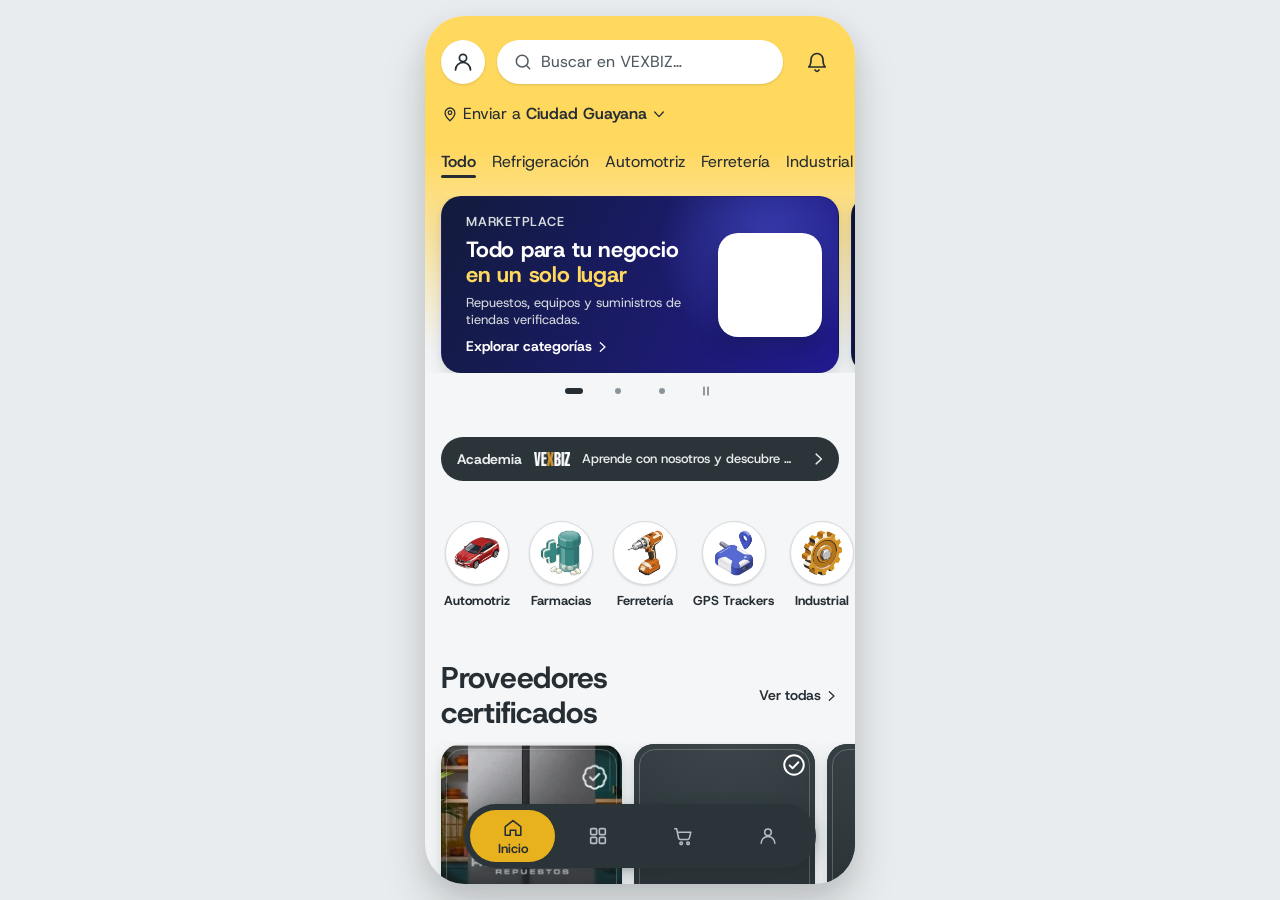
==== index.html @ bcdc52f1 "Cuenta: accesos rápidos en azul navy con ícono del color del fondo (v1.9.6) Co-Authored-By: Claude O" ====
<!doctype html>
<html lang="es" data-version="1.9.6">
<head>
<meta charset="utf-8">
<meta name="viewport" content="width=device-width, initial-scale=1, viewport-fit=cover">
<title>VEXBIZ</title>
<meta name="description" content="VEXBIZ: repuestos, equipos y suministros de tiendas verificadas en Venezuela. Compra por tienda, paga con Pago móvil o divisas.">
<meta name="theme-color" content="#FFD85E" media="(prefers-color-scheme: light)">
<meta name="theme-color" content="#1E262A" media="(prefers-color-scheme: dark)">
<meta name="color-scheme" content="light dark">
<meta name="mobile-web-app-capable" content="yes">
<meta name="apple-mobile-web-app-capable" content="yes">
<meta name="apple-mobile-web-app-status-bar-style" content="default">
<meta name="apple-mobile-web-app-title" content="VEXBIZ">
<link rel="manifest" href="manifest.webmanifest">
<link rel="icon" type="image/png" sizes="64x64" href="assets/icons/favicon-64.png">
<link rel="apple-touch-icon" href="assets/icons/apple-touch-icon.png">
<link rel="stylesheet" href="assets/css/fonts.css">
<link rel="stylesheet" href="assets/css/tokens.css">
<link rel="stylesheet" href="assets/css/app.css">
<script>try{var t=localStorage.getItem('vx-theme');if(t==='light'||t==='dark'){document.documentElement.setAttribute('data-theme',t);document.querySelectorAll('meta[name=theme-color]').forEach(function(m){m.content=t==='dark'?'#1E262A':'#FFD85E';});}}catch(e){}
/* Fuentes críticas: preload solo servida por http (en file:// el navegador lo bloquea) */
if(location.protocol!=='file:')['host-grotesk-latin-600-normal','host-grotesk-latin-700-normal','inter-latin-400-normal'].forEach(function(f){var l=document.createElement('link');l.rel='preload';l.as='font';l.type='font/woff2';l.crossOrigin='anonymous';l.href='assets/fonts/'+f+'.woff2';document.head.appendChild(l);});</script>
</head>
<body>
<button class="skip" type="button" data-skip>Saltar al contenido</button>
<!-- Sprite único del proyecto (vexbiz-pantallas/src/parts/_icons.svg) + íconos de la app en el mismo estilo -->
<svg xmlns="http://www.w3.org/2000/svg" width="0" height="0" style="position:absolute" aria-hidden="true" focusable="false">
<defs>
  <g id="i-base" fill="none" stroke="currentColor" stroke-width="1.7" stroke-linecap="round" stroke-linejoin="round"></g>
</defs>
<symbol id="i-search" viewBox="0 0 24 24" fill="none" stroke="currentColor" stroke-width="1.8" stroke-linecap="round" stroke-linejoin="round"><circle cx="11" cy="11" r="7"/><path d="m20 20-3.5-3.5"/></symbol>
<symbol id="i-cart" viewBox="0 0 24 24" fill="none" stroke="currentColor" stroke-width="1.7" stroke-linecap="round" stroke-linejoin="round"><path d="M3 4h2l2.2 10.2a2 2 0 0 0 2 1.6h7.7a2 2 0 0 0 2-1.5L20.5 8H6"/><circle cx="10" cy="20" r="1.4"/><circle cx="17.5" cy="20" r="1.4"/></symbol>
<symbol id="i-user" viewBox="0 0 24 24" fill="none" stroke="currentColor" stroke-width="1.7" stroke-linecap="round" stroke-linejoin="round"><circle cx="12" cy="8" r="3.6"/><path d="M4.5 20a7.5 7.5 0 0 1 15 0"/></symbol>
<symbol id="i-heart" viewBox="0 0 24 24" fill="none" stroke="currentColor" stroke-width="1.7" stroke-linecap="round" stroke-linejoin="round"><path d="M12 20s-7.5-4.6-7.5-9.4A4.1 4.1 0 0 1 12 7.8a4.1 4.1 0 0 1 7.5 2.8C19.5 15.4 12 20 12 20Z"/></symbol>
<symbol id="i-menu" viewBox="0 0 24 24" fill="none" stroke="currentColor" stroke-width="1.8" stroke-linecap="round"><path d="M4 7h16M4 12h16M4 17h16"/></symbol>
<symbol id="i-x" viewBox="0 0 24 24" fill="none" stroke="currentColor" stroke-width="1.8" stroke-linecap="round"><path d="M6 6l12 12M18 6L6 18"/></symbol>
<symbol id="i-store" viewBox="0 0 24 24" fill="none" stroke="currentColor" stroke-width="1.7" stroke-linecap="round" stroke-linejoin="round"><path d="M3.5 9.5 5 4.5h14l1.5 5"/><path d="M4.5 9.5v10h15v-10"/><path d="M9 19.5v-5h6v5"/></symbol>
<symbol id="i-check" viewBox="0 0 24 24" fill="none" stroke="currentColor" stroke-width="2" stroke-linecap="round" stroke-linejoin="round"><path d="m4.5 12.5 5 5 10-11"/></symbol>
<symbol id="i-check-circle" viewBox="0 0 24 24" fill="none" stroke="currentColor" stroke-width="1.8" stroke-linecap="round" stroke-linejoin="round"><circle cx="12" cy="12" r="9"/><path d="m8 12.3 2.7 2.7L16 9.5"/></symbol>
<symbol id="i-shield" viewBox="0 0 24 24" fill="none" stroke="currentColor" stroke-width="1.7" stroke-linecap="round" stroke-linejoin="round"><path d="M12 3.5 5 6v6c0 4.2 3 7.3 7 8.5 4-1.2 7-4.3 7-8.5V6l-7-2.5Z"/><path d="m9 12 2.2 2.2L15.2 10"/></symbol>
<symbol id="i-truck" viewBox="0 0 24 24" fill="none" stroke="currentColor" stroke-width="1.7" stroke-linecap="round" stroke-linejoin="round"><path d="M2.5 6.5h10v9h-10z"/><path d="M12.5 10h4l3 3v2.5h-7z"/><circle cx="6.5" cy="18" r="1.6"/><circle cx="16.5" cy="18" r="1.6"/></symbol>
<symbol id="i-box" viewBox="0 0 24 24" fill="none" stroke="currentColor" stroke-width="1.7" stroke-linecap="round" stroke-linejoin="round"><path d="M12 3.2 20 7v10l-8 3.8L4 17V7l8-3.8Z"/><path d="M4 7l8 3.8L20 7M12 10.8V20.8"/></symbol>
<symbol id="i-tools" viewBox="0 0 24 24" fill="none" stroke="currentColor" stroke-width="1.7" stroke-linecap="round" stroke-linejoin="round"><path d="M14.5 6.5a3.5 3.5 0 0 0 4.6 4.6L21 13l-8 8-2-2"/><path d="M9.5 4 4 9.5l3 3 2.5-2.5 3 3"/></symbol>
<symbol id="i-snow" viewBox="0 0 24 24" fill="none" stroke="currentColor" stroke-width="1.7" stroke-linecap="round" stroke-linejoin="round"><path d="M12 3v18M4.2 7.5l15.6 9M19.8 7.5l-15.6 9"/></symbol>
<symbol id="i-car" viewBox="0 0 24 24" fill="none" stroke="currentColor" stroke-width="1.7" stroke-linecap="round" stroke-linejoin="round"><path d="M3.5 15v-2.4L5.6 8h12.8l2.1 4.6V15"/><path d="M3.5 15h17"/><circle cx="7.2" cy="17" r="1.6"/><circle cx="16.8" cy="17" r="1.6"/></symbol>
<symbol id="i-moto" viewBox="0 0 24 24" fill="none" stroke="currentColor" stroke-width="1.7" stroke-linecap="round" stroke-linejoin="round"><circle cx="5" cy="16.5" r="3"/><circle cx="19" cy="16.5" r="3"/><path d="M8 16.5h5l3-6h3M10 10.5h4"/></symbol>
<symbol id="i-tag" viewBox="0 0 24 24" fill="none" stroke="currentColor" stroke-width="1.7" stroke-linecap="round" stroke-linejoin="round"><path d="M3 12.2V4.5A1.5 1.5 0 0 1 4.5 3h7.7a1.5 1.5 0 0 1 1.06.44l7.3 7.3a1.5 1.5 0 0 1 0 2.12l-7.7 7.7a1.5 1.5 0 0 1-2.12 0l-7.3-7.3A1.5 1.5 0 0 1 3 12.2Z"/><circle cx="8" cy="8" r="1.5"/></symbol><symbol id="i-bolt" viewBox="0 0 24 24" fill="none" stroke="currentColor" stroke-width="1.7" stroke-linecap="round" stroke-linejoin="round"><path d="M13.5 3 6 13.5h5L10 21l7.5-10.5h-5L13.5 3Z"/></symbol>
<symbol id="i-pin" viewBox="0 0 24 24" fill="none" stroke="currentColor" stroke-width="1.7" stroke-linecap="round" stroke-linejoin="round"><path d="M12 21s6.5-6 6.5-10.5a6.5 6.5 0 1 0-13 0C5.5 15 12 21 12 21Z"/><circle cx="12" cy="10.3" r="2.4"/></symbol>
<symbol id="i-clock" viewBox="0 0 24 24" fill="none" stroke="currentColor" stroke-width="1.7" stroke-linecap="round" stroke-linejoin="round"><circle cx="12" cy="12" r="8.5"/><path d="M12 7.5V12l3 2"/></symbol>
<symbol id="i-info" viewBox="0 0 24 24" fill="none" stroke="currentColor" stroke-width="1.8" stroke-linecap="round" stroke-linejoin="round"><circle cx="12" cy="12" r="9"/><path d="M12 11v5.5"/><circle cx="12" cy="7.9" r=".9" fill="currentColor" stroke="none"/></symbol>
<symbol id="i-alert" viewBox="0 0 24 24" fill="none" stroke="currentColor" stroke-width="1.8" stroke-linecap="round" stroke-linejoin="round"><path d="M12 4 2.8 20h18.4L12 4Z"/><path d="M12 10v4.4"/><circle cx="12" cy="17.2" r=".9" fill="currentColor" stroke="none"/></symbol>
<symbol id="i-filter" viewBox="0 0 24 24" fill="none" stroke="currentColor" stroke-width="1.8" stroke-linecap="round" stroke-linejoin="round"><path d="M4 6h16M7 12h10M10 18h4"/></symbol>
<symbol id="i-grid" viewBox="0 0 24 24" fill="none" stroke="currentColor" stroke-width="1.8" stroke-linecap="round"><rect x="4" y="4" width="6.5" height="6.5" rx="1.2"/><rect x="13.5" y="4" width="6.5" height="6.5" rx="1.2"/><rect x="4" y="13.5" width="6.5" height="6.5" rx="1.2"/><rect x="13.5" y="13.5" width="6.5" height="6.5" rx="1.2"/></symbol>
<symbol id="i-list" viewBox="0 0 24 24" fill="none" stroke="currentColor" stroke-width="1.8" stroke-linecap="round"><path d="M4 7h16M4 12h16M4 17h16"/></symbol>
<symbol id="i-chev-r" viewBox="0 0 24 24" fill="none" stroke="currentColor" stroke-width="1.9" stroke-linecap="round" stroke-linejoin="round"><path d="m9.5 5.5 7 6.5-7 6.5"/></symbol>
<symbol id="i-chev-l" viewBox="0 0 24 24" fill="none" stroke="currentColor" stroke-width="1.9" stroke-linecap="round" stroke-linejoin="round"><path d="m14.5 5.5-7 6.5 7 6.5"/></symbol>
<symbol id="i-image" viewBox="0 0 24 24" fill="none" stroke="currentColor" stroke-width="1.5" stroke-linecap="round" stroke-linejoin="round"><rect x="3.5" y="5" width="17" height="14" rx="2"/><circle cx="9" cy="10" r="1.7"/><path d="m4.5 17.5 4.7-4.3 3.6 3.2 2.6-2.3 4.1 3.6"/></symbol>
<symbol id="i-whatsapp" viewBox="0 0 24 24" fill="none" stroke="currentColor" stroke-width="1.7" stroke-linecap="round" stroke-linejoin="round"><path d="M20.2 11.6a8.2 8.2 0 0 1-12.1 7.2L3.8 20l1.3-4.2A8.2 8.2 0 1 1 20.2 11.6Z"/><path d="M9 9.2c0 3 2.3 5.4 5.3 5.4.6 0 1-.5 1-1 0-.3-.2-.6-.5-.8l-1-.4-.9.9a4.3 4.3 0 0 1-1.9-1.9l.9-.9-.4-1c-.2-.3-.5-.5-.8-.5-.5 0-1 .4-1 1Z"/></symbol>
<symbol id="i-doc" viewBox="0 0 24 24" fill="none" stroke="currentColor" stroke-width="1.7" stroke-linecap="round" stroke-linejoin="round"><path d="M14 3.5H6.5v17h11V7L14 3.5Z"/><path d="M13.7 3.7V7h3.6M9 12h6M9 15.5h6"/></symbol>
<symbol id="i-card" viewBox="0 0 24 24" fill="none" stroke="currentColor" stroke-width="1.7" stroke-linecap="round" stroke-linejoin="round"><rect x="2.8" y="5.5" width="18.4" height="13" rx="2"/><path d="M2.8 10h18.4M6.5 14.5h3"/></symbol>
<symbol id="i-cash" viewBox="0 0 24 24" fill="none" stroke="currentColor" stroke-width="1.7" stroke-linecap="round" stroke-linejoin="round"><rect x="2.8" y="6.5" width="18.4" height="11" rx="1.8"/><circle cx="12" cy="12" r="2.6"/><path d="M6 12h.01M18 12h.01"/></symbol>
<symbol id="i-sun" viewBox="0 0 24 24" fill="none" stroke="currentColor" stroke-width="1.7" stroke-linecap="round"><circle cx="12" cy="12" r="4"/><path d="M12 3v2M12 19v2M3 12h2M19 12h2M5.6 5.6 7 7M17 17l1.4 1.4M18.4 5.6 17 7M7 17l-1.4 1.4"/></symbol>
<symbol id="i-moon" viewBox="0 0 24 24" fill="none" stroke="currentColor" stroke-width="1.7" stroke-linecap="round" stroke-linejoin="round"><path d="M20 14.5A8.5 8.5 0 0 1 9.5 4a8.5 8.5 0 1 0 10.5 10.5Z"/></symbol>
<symbol id="i-plus" viewBox="0 0 24 24" fill="none" stroke="currentColor" stroke-width="1.9" stroke-linecap="round"><path d="M12 5.5v13M5.5 12h13"/></symbol>
<symbol id="i-swap" viewBox="0 0 24 24" fill="none" stroke="currentColor" stroke-width="1.7" stroke-linecap="round" stroke-linejoin="round"><path d="M4 8h13l-3-3M20 16H7l3 3"/></symbol>
<symbol id="i-trash" viewBox="0 0 24 24" fill="none" stroke="currentColor" stroke-width="1.7" stroke-linecap="round" stroke-linejoin="round"><path d="M4.5 7h15M9 7V4.8h6V7M6.5 7l1 13h9l1-13"/></symbol>

<symbol id="i-mail" viewBox="0 0 24 24" fill="none" stroke="currentColor" stroke-width="1.7" stroke-linecap="round" stroke-linejoin="round"><rect x="2.8" y="5" width="18.4" height="14" rx="2"/><path d="m3.5 6.5 8.5 6 8.5-6"/></symbol>
<symbol id="i-phone" viewBox="0 0 24 24" fill="none" stroke="currentColor" stroke-width="1.7" stroke-linecap="round" stroke-linejoin="round"><path d="M6.5 3.5h3l1.5 4-2 1.4a12 12 0 0 0 6.1 6.1l1.4-2 4 1.5v3a2 2 0 0 1-2.2 2A16.5 16.5 0 0 1 4.5 5.7a2 2 0 0 1 2-2.2Z"/></symbol>
<symbol id="i-help" viewBox="0 0 24 24" fill="none" stroke="currentColor" stroke-width="1.8" stroke-linecap="round" stroke-linejoin="round"><circle cx="12" cy="12" r="9"/><path d="M9.5 9.3a2.6 2.6 0 1 1 3.4 2.5c-.6.2-.9.8-.9 1.4v.6"/><circle cx="12" cy="16.8" r=".9" fill="currentColor" stroke="none"/></symbol>
<symbol id="i-chart" viewBox="0 0 24 24" fill="none" stroke="currentColor" stroke-width="1.7" stroke-linecap="round" stroke-linejoin="round"><path d="M4 20V4M4 20h16"/><path d="M8 17v-5M12.5 17V7.5M17 17v-7"/></symbol>
<symbol id="i-lock" viewBox="0 0 24 24" fill="none" stroke="currentColor" stroke-width="1.7" stroke-linecap="round" stroke-linejoin="round"><rect x="4.5" y="10" width="15" height="10" rx="2"/><path d="M8 10V7.5a4 4 0 0 1 8 0V10"/><path d="M12 14v2.5"/></symbol>
<symbol id="i-eye" viewBox="0 0 24 24" fill="none" stroke="currentColor" stroke-width="1.7" stroke-linecap="round" stroke-linejoin="round"><path d="M2.5 12S6 5.5 12 5.5 21.5 12 21.5 12 18 18.5 12 18.5 2.5 12 2.5 12Z"/><circle cx="12" cy="12" r="3"/></symbol>
<symbol id="i-eye-off" viewBox="0 0 24 24" fill="none" stroke="currentColor" stroke-width="1.7" stroke-linecap="round" stroke-linejoin="round"><path d="M9.9 5.8A9.5 9.5 0 0 1 12 5.5c6 0 9.5 6.5 9.5 6.5a17 17 0 0 1-2.6 3.4M6.3 7.3A16.6 16.6 0 0 0 2.5 12S6 18.5 12 18.5a9 9 0 0 0 4.3-1.1"/><path d="M9.9 9.9a3 3 0 0 0 4.2 4.2"/><path d="m3.5 3.5 17 17"/></symbol>
<symbol id="i-logout" viewBox="0 0 24 24" fill="none" stroke="currentColor" stroke-width="1.7" stroke-linecap="round" stroke-linejoin="round"><path d="M14.5 4.5h3a2 2 0 0 1 2 2v11a2 2 0 0 1-2 2h-3"/><path d="M10 16.5 5.5 12 10 7.5M5.5 12h10"/></symbol>
<symbol id="i-dot" viewBox="0 0 24 24" fill="none" stroke="currentColor" stroke-width="1.7" stroke-linecap="round" stroke-linejoin="round"><circle cx="12" cy="12" r="8.5"/></symbol>
<symbol id="i-pause" viewBox="0 0 24 24" fill="none" stroke="currentColor" stroke-width="1.8" stroke-linecap="round" stroke-linejoin="round"><path d="M9 6v12M15 6v12"/></symbol>
<symbol id="i-play" viewBox="0 0 24 24" fill="none" stroke="currentColor" stroke-width="1.8" stroke-linecap="round" stroke-linejoin="round"><path d="M8 5.5v13l10-6.5-10-6.5Z"/></symbol>
<symbol id="i-map" viewBox="0 0 24 24" fill="none" stroke="currentColor" stroke-width="1.7" stroke-linecap="round" stroke-linejoin="round"><path d="m3.5 6.5 5.5-2 6 2 5.5-2v13l-5.5 2-6-2-5.5 2v-13Z"/><path d="M9 4.5v13M15 6.5v13"/></symbol>
<symbol id="i-award" viewBox="0 0 24 24" fill="none" stroke="currentColor" stroke-width="1.7" stroke-linecap="round" stroke-linejoin="round"><circle cx="12" cy="9" r="5.5"/><path d="m8.5 13.8-1.3 6.4 4.8-2.4 4.8 2.4-1.3-6.4"/></symbol>
<symbol id="i-building" viewBox="0 0 24 24" fill="none" stroke="currentColor" stroke-width="1.7" stroke-linecap="round" stroke-linejoin="round"><path d="M4.5 20.5V5a1.5 1.5 0 0 1 1.5-1.5h7A1.5 1.5 0 0 1 14.5 5v15.5"/><path d="M14.5 10h4a1 1 0 0 1 1 1v9.5M3 20.5h18"/><path d="M8 7.5h3M8 11h3M8 14.5h3"/></symbol>
<symbol id="i-download" viewBox="0 0 24 24" fill="none" stroke="currentColor" stroke-width="1.7" stroke-linecap="round" stroke-linejoin="round"><path d="M12 3.5v11M8 11l4 4 4-4"/><path d="M4.5 18.5v2h15v-2"/></symbol>
<symbol id="i-users" viewBox="0 0 24 24" fill="none" stroke="currentColor" stroke-width="1.7" stroke-linecap="round" stroke-linejoin="round"><circle cx="9" cy="8" r="3.2"/><path d="M3 19a6 6 0 0 1 12 0"/><path d="M16 5.2a3.2 3.2 0 0 1 0 5.6M17.5 13.5A5.5 5.5 0 0 1 21 19"/></symbol>
<symbol id="i-book" viewBox="0 0 24 24" fill="none" stroke="currentColor" stroke-width="1.7" stroke-linecap="round" stroke-linejoin="round"><path d="M4.5 4.5h9a3 3 0 0 1 3 3v12a2.5 2.5 0 0 0-2.5-2.5h-9.5Z"/><path d="M19.5 4.5h-3v15h3Z"/></symbol>
<symbol id="i-target" viewBox="0 0 24 24" fill="none" stroke="currentColor" stroke-width="1.7" stroke-linecap="round" stroke-linejoin="round"><circle cx="12" cy="12" r="8.5"/><circle cx="12" cy="12" r="4.5"/><circle cx="12" cy="12" r="1" fill="currentColor" stroke="none"/></symbol>
<symbol id="i-globe" viewBox="0 0 24 24" fill="none" stroke="currentColor" stroke-width="1.7" stroke-linecap="round" stroke-linejoin="round"><circle cx="12" cy="12" r="8.5"/><path d="M3.5 12h17M12 3.5c2.2 2.4 3.3 5.3 3.3 8.5S14.2 18.1 12 20.5c-2.2-2.4-3.3-5.3-3.3-8.5S9.8 5.9 12 3.5Z"/></symbol>
<symbol id="i-gear" viewBox="0 0 24 24" fill="none" stroke="currentColor" stroke-width="1.7" stroke-linecap="round" stroke-linejoin="round"><circle cx="12" cy="12" r="3.2"/><path d="M12 3v2.2M12 18.8V21M21 12h-2.2M5.2 12H3M18.4 5.6 16.8 7.2M7.2 16.8l-1.6 1.6M18.4 18.4l-1.6-1.6M7.2 7.2 5.6 5.6"/></symbol>
<symbol id="i-chev-d" viewBox="0 0 24 24" fill="none" stroke="currentColor" stroke-width="1.9" stroke-linecap="round" stroke-linejoin="round"><path d="m5.5 9 6.5 7 6.5-7"/></symbol>
<symbol id="i-scale" viewBox="0 0 24 24" fill="none" stroke="currentColor" stroke-width="1.7" stroke-linecap="round" stroke-linejoin="round"><path d="M12 4v16M6.5 20h11M5 7.5h14"/><path d="M5 7.5 2.5 14h5L5 7.5ZM19 7.5 16.5 14h5L19 7.5Z"/></symbol>
<symbol id="i-send" viewBox="0 0 24 24" fill="none" stroke="currentColor" stroke-width="1.7" stroke-linecap="round" stroke-linejoin="round"><path d="M20.5 3.5 10.5 13.5M20.5 3.5l-6.5 17-3.5-7-7-3.5 17-6.5Z"/></symbol>
<!-- Nuevos para la app móvil (mismo estilo: 24x24, trazo 1.7, sin relleno) -->
<symbol id="i-home" viewBox="0 0 24 24" fill="none" stroke="currentColor" stroke-width="1.7" stroke-linecap="round" stroke-linejoin="round"><path d="M3.5 10.5 12 4l8.5 6.5V20h-5.5v-5.5h-6V20H3.5z"/></symbol>
<symbol id="i-bell" viewBox="0 0 24 24" fill="none" stroke="currentColor" stroke-width="1.7" stroke-linecap="round" stroke-linejoin="round"><path d="M6 9.5a6 6 0 0 1 12 0c0 5.5 2.2 7.5 2.2 7.5H3.8S6 15 6 9.5Z"/><path d="M10 20a2.2 2.2 0 0 0 4 0"/></symbol>
<symbol id="i-minus" viewBox="0 0 24 24" fill="none" stroke="currentColor" stroke-width="1.9" stroke-linecap="round"><path d="M5.5 12h13"/></symbol>
<symbol id="i-heart-f" viewBox="0 0 24 24" fill="currentColor" stroke="currentColor" stroke-width="1.7" stroke-linecap="round" stroke-linejoin="round"><path d="M12 20s-7.5-4.6-7.5-9.4A4.1 4.1 0 0 1 12 7.8a4.1 4.1 0 0 1 7.5 2.8C19.5 15.4 12 20 12 20Z"/></symbol>
<symbol id="i-fork" viewBox="0 0 24 24" fill="none" stroke="currentColor" stroke-width="1.7" stroke-linecap="round" stroke-linejoin="round"><path d="M7 3.5v6a2 2 0 0 0 4 0v-6M9 9.5v11M16.5 20.5v-17c-2 1-3 3.5-3 7.5h3"/></symbol>
<symbol id="i-pill" viewBox="0 0 24 24" fill="none" stroke="currentColor" stroke-width="1.7" stroke-linecap="round" stroke-linejoin="round"><rect x="4" y="4" width="16" height="16" rx="4"/><path d="M12 8.5v7M8.5 12h7"/></symbol>
<symbol id="i-signal" viewBox="0 0 24 24" fill="none" stroke="currentColor" stroke-width="1.7" stroke-linecap="round" stroke-linejoin="round"><path d="M12 20.5v-8"/><circle cx="12" cy="10.5" r="1.6"/><path d="M8.3 7a5 5 0 0 0 0 7M15.7 7a5 5 0 0 1 0 7M5.5 4.3a9 9 0 0 0 0 12.4M18.5 4.3a9 9 0 0 1 0 12.4"/></symbol>
<symbol id="i-panel" viewBox="0 0 24 24" fill="none" stroke="currentColor" stroke-width="1.7" stroke-linecap="round" stroke-linejoin="round"><path d="M5 4.5h14l1.5 10h-17z"/><path d="M4.2 9.5h15.6M9.7 4.5 9 14.5M14.3 4.5l.7 10M12 14.5v5M8.5 19.5h7"/></symbol>
</svg>

<div class="app" data-app>
  <main id="screen-host"><noscript><p style="padding:24px">VEXBIZ necesita JavaScript para funcionar.</p></noscript></main>

  <nav class="tabbar" aria-label="Principal" data-tabbar>
    <span class="tabbar__pill" aria-hidden="true"></span>
    <button class="tab tab--on" type="button" data-tab="inicio" aria-current="page"><svg class="ico" aria-hidden="true"><use href="#i-home"/></svg><span class="tab__label">Inicio</span></button>
    <button class="tab" type="button" data-tab="categorias"><svg class="ico" aria-hidden="true"><use href="#i-grid"/></svg><span class="tab__label">Categorías</span></button>
    <button class="tab" type="button" data-tab="carrito" aria-label="Carrito"><svg class="ico" aria-hidden="true"><use href="#i-cart"/></svg><span class="tab__label">Carrito</span><span class="tab__badge" data-badge hidden>0</span></button>
    <button class="tab" type="button" data-tab="cuenta"><svg class="ico" aria-hidden="true"><use href="#i-user"/></svg><span class="tab__label">Cuenta</span></button>
  </nav>

  <div class="layer" data-layer hidden>
    <div class="scrim" data-close></div>
    <div class="sheet" role="dialog" aria-modal="true" aria-labelledby="sheet-t" tabindex="-1" data-sheet></div>
  </div>

  <div class="toast" role="status" aria-live="polite" data-toast-out></div>
</div>
<script>
/* Servida (http/https): módulos ES + service worker. Abierta con doble clic (file://): el navegador
   bloquea módulos, fetch y fuentes, así que carga la versión empaquetada (tools/build_local.py). */
(function () {
  var local = location.protocol === 'file:';
  function add(src, mod) { var s = document.createElement('script'); if (mod) s.type = 'module'; s.async = false; s.src = src; document.body.appendChild(s); }
  if (local) {
    var l = document.createElement('link'); l.rel = 'stylesheet'; l.href = 'assets/css/fonts.local.css'; document.head.appendChild(l);
    add('data/catalog.js'); add('assets/js/app.local.js');
  } else add('assets/js/main.js', true);
})();
</script>
</body>
</html>
---- assets/css/fonts.css ----
/* Fuentes auto-alojadas (subconjunto latino, cubre español). */
@font-face{font-family:"Host Grotesk";font-style:normal;font-weight:400;font-display:swap;src:url("../fonts/host-grotesk-latin-400-normal.woff2") format("woff2");}
@font-face{font-family:"Host Grotesk";font-style:normal;font-weight:500;font-display:swap;src:url("../fonts/host-grotesk-latin-500-normal.woff2") format("woff2");}
@font-face{font-family:"Host Grotesk";font-style:normal;font-weight:600;font-display:swap;src:url("../fonts/host-grotesk-latin-600-normal.woff2") format("woff2");}
@font-face{font-family:"Host Grotesk";font-style:normal;font-weight:700;font-display:swap;src:url("../fonts/host-grotesk-latin-700-normal.woff2") format("woff2");}
@font-face{font-family:"Host Grotesk";font-style:normal;font-weight:800;font-display:swap;src:url("../fonts/host-grotesk-latin-800-normal.woff2") format("woff2");}
@font-face{font-family:"Inter";font-style:normal;font-weight:400;font-display:swap;src:url("../fonts/inter-latin-400-normal.woff2") format("woff2");}
@font-face{font-family:"Inter";font-style:normal;font-weight:500;font-display:swap;src:url("../fonts/inter-latin-500-normal.woff2") format("woff2");}
@font-face{font-family:"Inter";font-style:normal;font-weight:600;font-display:swap;src:url("../fonts/inter-latin-600-normal.woff2") format("woff2");}
---- assets/css/tokens.css ----
/* ==========================================================================
   VEXBIZ · Design Tokens — marketplace
   Fuente única de verdad. Unifica los dos sistemas previos:
     · vexbiz-landing/css/tokens.css  (Figma "VEXBIZ" · Style Guide)  — tema claro
     · Guía de Análisis de Funcionamiento (Figma "VEXBIZ-WIREFRAMES") — tema oscuro
   Todos los pares texto/fondo validados WCAG AA con contrast-check.py.
   ========================================================================== */

/* --------------------------------------------------------------------------
   1 · PRIMITIVAS — valores crudos. Nunca se usan directamente en un componente.
   -------------------------------------------------------------------------- */
:root {
  /* Ámbar de marca — el 500 es el amarillo VEXBIZ heredado (#e8b21e) */
  --vx-amber-50:  #FFF8E6;
  --vx-amber-100: #FFEFC2;
  --vx-amber-200: #FFE49A;   /* era --vx-amber-300 en la landing */
  --vx-amber-300: #FFD85E;   /* era --vx-amber-400 */
  --vx-amber-400: #F5C32B;
  --vx-amber-500: #E8B21E;   /* MARCA · logo, acento gráfico              */
  --vx-amber-600: #BA8B18;   /* acento sobre claro, ≥3:1 (no-texto/grande) */
  --vx-amber-700: #976F0E;   /* texto y enlaces ámbar sobre claro, ≥4.5:1  */
  --vx-amber-800: #71540B;
  --vx-amber-900: #4C3807;

  /* Neutros — hue 200, el 800 es el charcoal de los wireframes (#2B3438) */
  --vx-n-0:   #FFFFFF;
  --vx-n-25:  #FAFBFB;
  --vx-n-50:  #F4F6F7;
  /* Índigo de los banners del Figma (321:962), medido de los exportes: solo para piezas promocionales */
  --vx-indigo-950: #0D1430;
  --vx-indigo-900: #121B3C;
  --vx-indigo-800: #161B6C;
  --vx-indigo-700: #221A8F;
  --vx-indigo-600: #2C2FB0;
  --vx-n-100: #E9ECEE;
  --vx-n-200: #D6DBDE;
  --vx-n-300: #B6BEC3;
  --vx-n-400: #8B959C;   /* mínimo usable: 3.05:1 sobre blanco */
  --vx-n-500: #6B767D;
  --vx-n-600: #505B61;
  --vx-n-700: #3B454A;
  --vx-n-750: #364147;
  --vx-n-800: #2B3438;   /* CHARCOAL · superficie del tema oscuro */
  --vx-n-900: #262E34;
  --vx-n-950: #1E262A;

  /* Semánticos de estado — deliberadamente SIN ámbar (ver §3 del .md) */
  --vx-success-700: #14703F;  --vx-success-100: #E6F4EC;  --vx-success-400: #61A07E;  --vx-success-300: #7FD3A6;
  --vx-warning-700: #A1490A;  --vx-warning-100: #FDF0E1;  --vx-warning-400: #B68B5D;  --vx-warning-300: #F0B77A;
  --vx-danger-700:  #A8261B;  --vx-danger-100:  #FDECEA;  --vx-danger-400:  #C0847E;  --vx-danger-300:  #F3A79F;
  --vx-info-700:    #12558F;  --vx-info-100:    #E7F0FA;  --vx-info-400:    #7595B6;  --vx-info-300:    #94BDE6;
}

/* --------------------------------------------------------------------------
   2 · SEMÁNTICOS — lo que se usa en los componentes. Cambian con el tema.
   -------------------------------------------------------------------------- */
:root,
:root[data-theme="light"] {
  color-scheme: light;

  --vx-bg:            var(--vx-n-0);      /* fondo de página                */
  --vx-bg-sunken:     var(--vx-n-50);     /* zonas hundidas, listas alternas*/
  --vx-surface:       var(--vx-n-0);      /* tarjeta                        */
  --vx-surface-2:     var(--vx-n-50);     /* hover de fila, cabecera tabla  */
  --vx-surface-3:     var(--vx-n-100);    /* chip, input relleno            */

  --vx-text:          var(--vx-n-900);    /* 13.8:1                          */
  --vx-text-muted:    var(--vx-n-600);    /*  7.0:1                          */
  --vx-text-disabled: var(--vx-n-400);    /*  3.1:1 — solo texto inactivo    */
  --vx-text-invert:   var(--vx-n-0);
  --vx-text-on-accent:var(--vx-n-900);    /* sobre ámbar 400/500 · 7.1:1     */

  --vx-border:        var(--vx-n-200);    /* separadores decorativos         */
  --vx-border-strong: var(--vx-n-400);    /* bordes de control · 3.05:1      */
  --vx-border-accent: var(--vx-amber-600);

  --vx-accent:        var(--vx-amber-500);/* relleno de marca                */
  --vx-accent-hover:  var(--vx-amber-400);
  --vx-accent-text:   var(--vx-amber-700);/* texto/enlace ámbar · 4.6:1      */
  --vx-accent-soft:   var(--vx-amber-100);

  --vx-focus:         var(--vx-amber-700);
  --vx-focus-halo:    rgba(151, 111, 14, 0.28);

  --vx-status-success-fg: var(--vx-success-700); --vx-status-success-bg: var(--vx-success-100); --vx-status-success-bd: var(--vx-success-400);
  --vx-status-warning-fg: var(--vx-warning-700); --vx-status-warning-bg: var(--vx-warning-100); --vx-status-warning-bd: var(--vx-warning-400);
  --vx-status-danger-fg:  var(--vx-danger-700);  --vx-status-danger-bg:  var(--vx-danger-100);  --vx-status-danger-bd:  var(--vx-danger-400);
  --vx-status-info-fg:    var(--vx-info-700);    --vx-status-info-bg:    var(--vx-info-100);    --vx-status-info-bd:    var(--vx-info-400);
  --vx-status-neutral-fg: var(--vx-n-600);       --vx-status-neutral-bg: var(--vx-n-100);       --vx-status-neutral-bd: var(--vx-n-400);

  --vx-shadow-1: 0 1px 2px rgba(23, 30, 33, 0.06), 0 1px 3px rgba(23, 30, 33, 0.08);
  --vx-shadow-2: 0 4px 8px rgba(23, 30, 33, 0.06), 0 8px 24px rgba(23, 30, 33, 0.10);
  --vx-shadow-3: 0 12px 24px rgba(23, 30, 33, 0.10), 0 24px 48px rgba(23, 30, 33, 0.14);

  --vx-scrim: rgba(30, 38, 42, 0.56);
}

:root[data-theme="dark"] {
  color-scheme: dark;

  --vx-bg:            var(--vx-n-950);
  --vx-bg-sunken:     #181F22;
  --vx-surface:       var(--vx-n-800);   /* charcoal de los wireframes */
  --vx-surface-2:     var(--vx-n-750);
  --vx-surface-3:     #3E4950;

  --vx-text:          var(--vx-n-0);
  --vx-text-muted:    var(--vx-n-300);
  --vx-text-disabled: #747E85;
  --vx-text-invert:   var(--vx-n-900);
  --vx-text-on-accent:var(--vx-n-950);

  --vx-border:        rgba(255, 255, 255, 0.12);
  --vx-border-strong: #767F84;
  --vx-border-accent: var(--vx-amber-400);

  --vx-accent:        var(--vx-amber-500);
  --vx-accent-hover:  var(--vx-amber-400);
  --vx-accent-text:   var(--vx-amber-300);
  --vx-accent-soft:   rgba(232, 178, 30, 0.16);

  --vx-focus:         var(--vx-amber-300);
  --vx-focus-halo:    rgba(255, 216, 94, 0.32);

  --vx-status-success-fg: var(--vx-success-300); --vx-status-success-bg: rgba(127, 211, 166, 0.14); --vx-status-success-bd: rgba(127, 211, 166, 0.42);
  --vx-status-warning-fg: var(--vx-warning-300); --vx-status-warning-bg: rgba(240, 183, 122, 0.14); --vx-status-warning-bd: rgba(240, 183, 122, 0.42);
  --vx-status-danger-fg:  var(--vx-danger-300);  --vx-status-danger-bg:  rgba(243, 167, 159, 0.14); --vx-status-danger-bd:  rgba(243, 167, 159, 0.42);
  --vx-status-info-fg:    var(--vx-info-300);    --vx-status-info-bg:    rgba(148, 189, 230, 0.14); --vx-status-info-bd:    rgba(148, 189, 230, 0.42);
  --vx-status-neutral-fg: var(--vx-n-300);       --vx-status-neutral-bg: rgba(182, 190, 195, 0.12); --vx-status-neutral-bd: rgba(182, 190, 195, 0.36);

  --vx-shadow-1: 0 1px 2px rgba(0, 0, 0, 0.40);
  --vx-shadow-2: 0 8px 24px rgba(0, 0, 0, 0.46);
  --vx-shadow-3: 0 24px 48px rgba(0, 0, 0, 0.55);

  --vx-scrim: rgba(0, 0, 0, 0.64);
}

/* Respeta la preferencia del sistema mientras nadie haya elegido tema a mano */
@media (prefers-color-scheme: dark) {
  :root:not([data-theme="light"]) {
    color-scheme: dark;
    --vx-bg: var(--vx-n-950); --vx-bg-sunken: #181F22;
    --vx-surface: var(--vx-n-800); --vx-surface-2: var(--vx-n-750); --vx-surface-3: #3E4950;
    --vx-text: var(--vx-n-0); --vx-text-muted: var(--vx-n-300); --vx-text-disabled: #747E85;
    --vx-text-invert: var(--vx-n-900); --vx-text-on-accent: var(--vx-n-950);
    --vx-border: rgba(255,255,255,.12); --vx-border-strong: #767F84; --vx-border-accent: var(--vx-amber-400);
    --vx-accent-text: var(--vx-amber-300); --vx-accent-soft: rgba(232,178,30,.16);
    --vx-focus: var(--vx-amber-300); --vx-focus-halo: rgba(255,216,94,.32);
    --vx-status-success-fg: var(--vx-success-300); --vx-status-success-bg: rgba(127,211,166,.14); --vx-status-success-bd: rgba(127,211,166,.42);
    --vx-status-warning-fg: var(--vx-warning-300); --vx-status-warning-bg: rgba(240,183,122,.14); --vx-status-warning-bd: rgba(240,183,122,.42);
    --vx-status-danger-fg:  var(--vx-danger-300);  --vx-status-danger-bg:  rgba(243,167,159,.14); --vx-status-danger-bd:  rgba(243,167,159,.42);
    --vx-status-info-fg:    var(--vx-info-300);    --vx-status-info-bg:    rgba(148,189,230,.14); --vx-status-info-bd:    rgba(148,189,230,.42);
    --vx-status-neutral-fg: var(--vx-n-300);       --vx-status-neutral-bg: rgba(182,190,195,.12); --vx-status-neutral-bd: rgba(182,190,195,.36);
    --vx-shadow-1: 0 1px 2px rgba(0,0,0,.40);
    --vx-shadow-2: 0 8px 24px rgba(0,0,0,.46);
    --vx-shadow-3: 0 24px 48px rgba(0,0,0,.55);
    --vx-scrim: rgba(0,0,0,.64);
  }
}

/* --------------------------------------------------------------------------
   3 · TIPOGRAFÍA — dos familias, dos trabajos.
       Titulares  → Host Grotesk        (Figma: "Host Grotesk")
       Apoyo e UI → Inter, opsz 28      (Figma: familia "Inter 28pt")
   -------------------------------------------------------------------------- */
:root {
  --vx-font-display: "Host Grotesk", "Helvetica Neue", Helvetica, Arial, sans-serif;
  --vx-font-body:    "Inter", "Inter 28pt", system-ui, -apple-system, "Segoe UI", Roboto, sans-serif;
  --vx-font-mono:    ui-monospace, "SF Mono", "Cascadia Mono", Menlo, Consolas, monospace;

  /* Eje óptico de Inter. 28 = familia "Inter 28pt" de Figma. */
  --vx-opsz-body: 28;

  --vx-fw-light: 300; --vx-fw-regular: 400; --vx-fw-medium: 500;
  --vx-fw-semibold: 600; --vx-fw-bold: 700; --vx-fw-extrabold: 800;

  /* Escala móvil-primero: el mínimo es el teléfono, el máximo el diseño a 1440 */
  --vx-fs-display: clamp(2.50rem, 1.60rem + 3.9vw, 4.50rem);  /* 40 → 72 */
  --vx-fs-h1:      clamp(2.00rem, 1.45rem + 2.4vw, 3.25rem);  /* 32 → 52 */
  --vx-fs-h2:      clamp(1.625rem, 1.25rem + 1.6vw, 2.50rem); /* 26 → 40 */
  --vx-fs-h3:      clamp(1.375rem, 1.13rem + 1.0vw, 1.875rem);/* 22 → 30 */
  --vx-fs-h4:      clamp(1.125rem, 1.02rem + 0.5vw, 1.375rem);/* 18 → 22 */
  --vx-fs-lead:    clamp(1.0625rem, 1.01rem + 0.25vw, 1.25rem);/*17 → 20 */
  --vx-fs-body:    1rem;      /* 16 · nunca menos en un campo de formulario */
  --vx-fs-sm:      0.875rem;  /* 14 · metadatos, ayuda del campo            */
  --vx-fs-xs:      0.8125rem; /* 13 · MÍNIMO ABSOLUTO. Nada por debajo.     */

  --vx-lh-tight: 1.1;   /* display                */
  --vx-lh-snug:  1.25;  /* titulares              */
  --vx-lh-body:  1.55;  /* párrafo                */
  --vx-lh-loose: 1.7;   /* texto largo, legales   */

  --vx-ls-display: -0.02em;
  --vx-ls-heading: -0.01em;
  --vx-ls-body:     0em;
  --vx-ls-caps:     0.06em;
}

/* --------------------------------------------------------------------------
   4 · ESPACIADO · RADIOS · LAYOUT
   -------------------------------------------------------------------------- */
:root {
  --vx-sp-0: 0;        --vx-sp-1: 0.25rem;  --vx-sp-2: 0.5rem;
  --vx-sp-3: 0.75rem;  --vx-sp-4: 1rem;     --vx-sp-5: 1.5rem;
  --vx-sp-6: 2rem;     --vx-sp-7: 2.5rem;   --vx-sp-8: 3.5rem;
  --vx-sp-9: 5rem;     --vx-sp-10: 7rem;

  --vx-r-xs: 6px;   --vx-r-sm: 10px;  --vx-r-md: 14px;
  --vx-r-lg: 20px;  --vx-r-xl: 28px;  --vx-r-2xl: 40px;
  --vx-r-pill: 999px;

  --vx-container: 1440px;   /* ancho útil del marketplace (la landing usa 1625) */
  --vx-container-narrow: 760px;
  --vx-gutter: clamp(1rem, 4vw, 3rem);
  --vx-header-h: 60px;          /* teléfono */
  --vx-header-h-lg: 76px;       /* escritorio */
  --vx-tabbar-h: 60px;          /* barra inferior del teléfono */
  --vx-tap: 44px;               /* objetivo táctil mínimo. No negociable. */

  --vx-z-base: 0; --vx-z-sticky: 20; --vx-z-header: 60;
  --vx-z-sheet: 80; --vx-z-modal: 100; --vx-z-toast: 120;
}

/* --------------------------------------------------------------------------
   5 · MOTION — tres duraciones, tres curvas. Nada fuera de aquí.
   -------------------------------------------------------------------------- */
:root {
  --vx-dur-fast: 150ms;   /* hover, foco, cambio de estado de un control */
  --vx-dur:      300ms;   /* apertura de panel, entrada de tarjeta       */
  --vx-dur-slow: 500ms;   /* hoja que sube, transición de sección        */

  --vx-ease-standard: cubic-bezier(0.2, 0, 0, 1);
  --vx-ease-enter:    cubic-bezier(0, 0, 0.2, 1);
  --vx-ease-exit:     cubic-bezier(0.4, 0, 1, 1);
  --vx-ease-bounce:   cubic-bezier(0.34, 1.56, 0.64, 1);
}

@media (prefers-reduced-motion: reduce) {
  :root { --vx-dur-fast: 1ms; --vx-dur: 1ms; --vx-dur-slow: 1ms; }
}
---- assets/css/app.css ----
/* ==========================================================================
   VEXBIZ · App móvil (PWA)
   Fuentes: Figma MARKETPLACE (PROTOTIPO/Home 292:800 + COMPONENTES 8:176),
   guia-home-pieza-por-pieza-26-09 (data), guia-diseno-portada-categoria-handoff
   (§1 botones, §2 tab bar 4 ítems, §3.1 .pcard clara, §6 .niche-row, §8.1 .store-card).
   Depende de tokens.css. Capa --app-*: alias de --vx-* (mismo patrón que --hm-*).
   ========================================================================== */

/* ---------- 0 · Capa de tokens de la app ---------- */
:root {
  --app-bg:        var(--vx-bg-sunken);
  --app-card:      var(--vx-surface);
  --app-media:     var(--vx-surface-2);
  --app-line:      var(--vx-border);
  --app-ink:       var(--vx-n-800);      /* botón secundario oscuro (§1) */
  --app-on-ink:    var(--vx-n-0);
  --app-ink-hover: var(--vx-n-700);
  --app-bar:       var(--vx-n-800);      /* cápsula del tab bar, igual en los dos temas */
  --app-bar-fg:    var(--vx-n-300);
  --app-hero:      var(--vx-amber-300);  /* Figma #FFCC4E, degradado de la cabecera */
  --app-scrim:     rgba(30, 38, 42, 0.56);
  --app-gutter:    var(--vx-sp-4);
  --app-gap:       var(--vx-sp-3);
  --app-bar-h:     64px;
  --app-card-w:    calc((100% - var(--app-gap) - var(--vx-sp-5)) / 2);
}
:root[data-theme="dark"] {
  --app-ink: var(--vx-n-100); --app-on-ink: var(--vx-n-900); --app-ink-hover: var(--vx-n-0);
  --app-hero: var(--vx-surface);   /* auditoría 28/09: el ámbar translúcido se veía marrón */
}
@media (prefers-color-scheme: dark) {
  :root:not([data-theme="light"]) {
    --app-ink: var(--vx-n-100); --app-on-ink: var(--vx-n-900); --app-ink-hover: var(--vx-n-0);
    --app-hero: var(--vx-surface);
  }
}

/* ---------- 1 · Base ---------- */
*, *::before, *::after { box-sizing: border-box; }
html, body { height: 100%; margin: 0; }
body {
  background: var(--vx-bg);
  color: var(--vx-text);
  font-family: var(--vx-font-display);
  font-size: var(--vx-fs-sm);
  line-height: 1.4;
  -webkit-font-smoothing: antialiased;
  -webkit-tap-highlight-color: transparent;
  touch-action: manipulation;
}
button, input { font: inherit; color: inherit; }
button { background: none; border: 0; padding: 0; cursor: pointer; }
img { display: block; max-width: 100%; }
a { color: inherit; text-decoration: none; }
fieldset.group { min-width: 0; }
[hidden] { display: none !important; }
:focus-visible { outline: 2px solid var(--vx-focus); outline-offset: 2px; }
[data-focus]:focus { outline: none; } /* títulos que reciben el foco al cambiar de pantalla */
.sr { position: absolute; width: 1px; height: 1px; overflow: hidden; clip: rect(0 0 0 0); white-space: nowrap; }
.ico { width: 24px; height: 24px; flex: none; }
.ico--sm { width: 18px; height: 18px; }
.ico--xs { width: 16px; height: 16px; }

/* ---------- 2 · Marco del teléfono ---------- */
.app {
  position: relative; overflow: hidden;
  height: 100dvh; width: 100%; max-width: 430px; margin-inline: auto;
  background: var(--app-bg);
}
@media (min-width: 600px) {
  body { display: grid; place-items: center; min-height: 100dvh; background: var(--vx-surface-3); }
  .app {
    height: min(880px, calc(100dvh - var(--vx-sp-6)));
    border-radius: var(--vx-r-2xl);
    box-shadow: var(--vx-shadow-3);
  }
}
.screen {
  position: absolute; inset: 0;
  overflow-y: auto; overflow-x: hidden;
  overscroll-behavior: contain; scrollbar-width: none;
  padding-bottom: calc(var(--app-bar-h) + var(--vx-sp-6) + env(safe-area-inset-bottom, 0px));
}
.screen::-webkit-scrollbar { display: none; }
/* Pantallas con barra de acción: la barra es el último hijo y queda pegada al pie con sticky
   (antes era absolute dentro del scroll y subía con el contenido). margin-top:auto la baja al pie
   cuando el contenido es corto. */
.screen--action { padding-bottom: 0; display: flex; flex-direction: column; }
.screen--action > * { flex-shrink: 0; }
.screen.is-enter { animation: scr-in var(--vx-dur) var(--vx-ease-enter); }
.screen.is-back  { animation: scr-back var(--vx-dur) var(--vx-ease-enter); }
@keyframes scr-in   { from { opacity: 0; transform: translateX(24px); } }
@keyframes scr-back { from { opacity: 0; transform: translateX(-24px); } }

/* ---------- 3 · Barra superior de pantallas internas ---------- */
.topbar {
  position: sticky; top: 0; z-index: var(--vx-z-sticky);
  display: flex; align-items: center; gap: var(--vx-sp-2);
  min-height: 60px; padding: calc(var(--vx-sp-2) + env(safe-area-inset-top, 0px)) var(--vx-sp-2) var(--vx-sp-2);
  background: color-mix(in srgb, var(--app-bg) 88%, transparent);
  -webkit-backdrop-filter: blur(12px); backdrop-filter: blur(12px);
}
.topbar__title { flex: 1; min-width: 0; margin: 0; font-size: var(--vx-fs-h4); font-weight: 600; white-space: nowrap; overflow: hidden; text-overflow: ellipsis; }
.iconbtn {
  width: var(--vx-tap); height: var(--vx-tap); flex: none; position: relative;
  display: grid; place-items: center; border-radius: 50%; color: var(--vx-text);
  transition: background-color var(--vx-dur-fast) var(--vx-ease-standard);
}
.iconbtn:hover { background: var(--vx-surface-3); }
.iconbtn:active .ico { transform: scale(0.92); }
.iconbtn__dot { position: absolute; top: 10px; right: 11px; width: 9px; height: 9px; border-radius: 50%; background: var(--vx-status-danger-fg); box-shadow: 0 0 0 2px var(--app-hero); }

.page-head { padding: var(--vx-sp-2) var(--app-gutter) var(--vx-sp-4); display: flex; flex-direction: column; gap: var(--vx-sp-1); }
.page-head__crumb { font-size: var(--vx-fs-xs); color: var(--vx-text-muted); }
.page-head__title { text-wrap: balance; margin: 0; font-size: var(--vx-fs-h2); font-weight: 700; letter-spacing: var(--vx-ls-heading); line-height: var(--vx-lh-snug); }
.page-head__sub { margin: 0; font-size: var(--vx-fs-sm); color: var(--vx-text-muted); }

/* ---------- 4 · Botones (§1: 3 variantes × estados) ---------- */
.vx-btn {
  --_bg: var(--vx-surface-3); --_fg: var(--vx-text); --_bd: transparent;
  position: relative; overflow: hidden;
  display: inline-flex; align-items: center; justify-content: center; gap: var(--vx-sp-2);
  min-height: var(--vx-tap); padding: 0 var(--vx-sp-5);
  background: var(--_bg); color: var(--_fg); border: 1px solid var(--_bd);
  border-radius: var(--vx-r-pill);
  font-weight: 600; font-size: var(--vx-fs-body); white-space: nowrap; text-decoration: none;
  transition: background-color var(--vx-dur-fast) var(--vx-ease-standard), color var(--vx-dur-fast) var(--vx-ease-standard), border-color var(--vx-dur-fast) var(--vx-ease-standard);
}
.vx-btn--primary   { --_bg: var(--vx-accent); --_fg: var(--vx-text-on-accent); }
.vx-btn--primary:hover:not(:disabled):not([data-state]) { --_bg: var(--vx-accent-hover); }
.vx-btn--secondary { --_bg: var(--app-ink); --_fg: var(--app-on-ink); }
.vx-btn--secondary:hover:not(:disabled):not([data-state]) { --_bg: var(--app-ink-hover); }
.vx-btn--ghost     { --_bg: transparent; --_fg: var(--vx-text); --_bd: var(--vx-border-strong); }
.vx-btn--ghost:hover:not(:disabled):not([data-state]) { --_bg: var(--vx-surface-2); }
.vx-btn--block { width: 100%; }
.vx-btn--lg { min-height: 52px; font-size: var(--vx-fs-lead); }
.vx-btn:disabled { opacity: .45; cursor: not-allowed; }
.vx-btn:focus-visible { outline: 2px solid var(--vx-focus); outline-offset: 2px; box-shadow: 0 0 0 4px var(--vx-focus-halo); }
.vx-btn__label { display: inline-flex; align-items: center; gap: var(--vx-sp-2); transition: transform var(--vx-dur-fast) var(--vx-ease-standard); }
.vx-btn:active:not(:disabled) .vx-btn__label { transform: scale(.97); }
.vx-btn[data-state="sending"] { pointer-events: none; }
.vx-btn[data-state="sending"] .vx-btn__label::after {
  content: ""; width: 16px; height: 16px; border: 2px solid currentColor; border-right-color: transparent;
  border-radius: 50%; animation: vx-spin 700ms linear infinite;
}
.vx-btn[data-state="done"] { --_bg: var(--vx-status-success-bg); --_fg: var(--vx-status-success-fg); --_bd: var(--vx-status-success-bd); }
@keyframes vx-spin { to { transform: rotate(360deg); } }
@media (prefers-reduced-motion: reduce) { .vx-btn[data-state="sending"] .vx-btn__label::after { animation-duration: 2s; } }

.seeall {   /* auditoría 28/09: enlace de texto, no píldora oscura */
  position: relative; flex: none; min-height: 32px; display: inline-flex; align-items: center; gap: 2px;
  padding-inline: var(--vx-sp-2) var(--vx-sp-1); margin-right: calc(var(--vx-sp-1) * -1);
  border-radius: var(--vx-r-pill); font-size: var(--vx-fs-sm); font-weight: 600; color: var(--vx-text);
  transition: background-color var(--vx-dur-fast) var(--vx-ease-standard);
}
.seeall .ico { width: 16px; height: 16px; }
.seeall::after { content: ""; position: absolute; inset: -6px -4px; } /* área táctil 44 */

/* ---------- 5 · Cabecera de Inicio (Figma 292:800) ---------- */
.hero {
  display: flex; flex-direction: column; gap: var(--vx-sp-3);
  padding-top: var(--vx-sp-2);
  background: linear-gradient(180deg, var(--app-hero) 18%, var(--app-bg) 82%);
}
.hero__bar { display: flex; align-items: center; gap: var(--vx-sp-3); padding-inline: var(--app-gutter); }
.avatar {
  width: var(--vx-tap); height: var(--vx-tap); border-radius: 50%; flex: none;
  display: grid; place-items: center; background: var(--app-card); color: var(--vx-text); box-shadow: var(--vx-shadow-1);
}
.searchfield {
  flex: 1; min-width: 0; height: var(--vx-tap);
  display: flex; align-items: center; gap: var(--vx-sp-2);
  padding-inline: var(--vx-sp-4) var(--vx-sp-2);
  border-radius: var(--vx-r-pill); background: var(--app-card); box-shadow: var(--vx-shadow-1);
  color: var(--vx-text-muted); font-size: var(--vx-fs-body); text-align: left;
  transition: box-shadow var(--vx-dur-fast) var(--vx-ease-standard);
}
.searchfield:focus-within { box-shadow: 0 0 0 2px var(--vx-focus), var(--vx-shadow-1); }
.searchfield .ico { width: 20px; height: 20px; }
.searchfield input {
  flex: 1; min-width: 0; height: 100%; border: 0; outline: 0; background: none;
  font-size: var(--vx-fs-body); color: var(--vx-text);
}
.searchfield input::placeholder { color: var(--vx-text-muted); }
.searchfield input::-webkit-search-cancel-button { display: none; }

.loc {
  align-self: flex-start; position: relative;
  display: inline-flex; align-items: center; gap: var(--vx-sp-1);
  margin-inline: var(--app-gutter); min-height: 28px; font-size: var(--vx-fs-body);
}
.loc::after { content: ""; position: absolute; inset: -8px; }
.loc b { font-weight: 600; }

/* Tabs de nicho (Figma 395:1984: texto + subrayado de 3px) */
.niches { display: flex; gap: var(--vx-sp-4); overflow-x: auto; scrollbar-width: none; padding-inline: var(--app-gutter); scroll-padding-inline: var(--app-gutter); }
.niches::-webkit-scrollbar { display: none; }
.niche {
  flex: none; position: relative; min-height: var(--vx-tap);
  display: flex; align-items: center; font-size: var(--vx-fs-body); white-space: nowrap;
}
.niche::after {
  content: ""; position: absolute; left: 0; right: 0; bottom: 6px; height: 3px; border-radius: 2px;
  background: var(--vx-text); transform: scaleX(0.2); opacity: 0;   /* A1: la línea crece de 20 % a 100 % y aparece */
  transition: transform var(--vx-dur) var(--vx-ease-standard), opacity var(--vx-dur) var(--vx-ease-standard);
}
.niche[aria-selected="true"] { font-weight: 600; }
.niche[aria-selected="true"]::after { transform: scaleX(1); opacity: 1; }
.niche:not([aria-selected="true"]):hover::after { transform: scaleX(0.4); opacity: 0.35; }

/* Carrusel de banners (Figma 321:962) */
.banners { display: flex; flex-direction: column; gap: var(--vx-sp-1); }
.banners__track {
  display: flex; gap: var(--vx-sp-3); overflow-x: auto; scroll-snap-type: x mandatory; scrollbar-width: none;
  padding-inline: var(--app-gutter); scroll-padding-inline: var(--app-gutter);
}
.banners__track::-webkit-scrollbar { display: none; }
.banner {   /* auditoría 28/09: banner editorial con texto real (antes, imagen con texto incrustado) */
  flex: 0 0 100%; scroll-snap-align: start; min-height: 152px;
  display: grid; grid-template-columns: minmax(0, 1fr) 104px; align-items: center; gap: var(--vx-sp-3);
  padding: var(--vx-sp-4) var(--vx-sp-4) var(--vx-sp-4) var(--vx-sp-5);
  border-radius: var(--vx-r-lg); text-align: left;
  background: var(--app-card); color: var(--vx-text); border: 1px solid var(--app-line); box-shadow: var(--vx-shadow-1);
  transition: box-shadow var(--vx-dur-fast) var(--vx-ease-standard);
}
.banner__copy { display: flex; flex-direction: column; gap: 6px; min-width: 0; }
.banner__kicker { font-size: var(--vx-fs-xs); font-weight: 600; letter-spacing: var(--vx-ls-caps); text-transform: uppercase; color: var(--vx-text-muted); }
.banner__title { font-size: var(--vx-fs-h4); font-weight: 700; line-height: 1.15; letter-spacing: var(--vx-ls-heading); text-wrap: balance; }
.banner__sub { font-size: var(--vx-fs-xs); color: var(--vx-text-muted); line-height: 1.35; }
.banner__cta { display: inline-flex; align-items: center; gap: 2px; margin-top: 2px; font-size: var(--vx-fs-sm); font-weight: 700; }
.banner__cta .ico { width: 16px; height: 16px; }
.banner__art { width: 104px; height: 104px; border-radius: var(--vx-r-lg); display: grid; place-items: center; overflow: hidden; background: var(--app-media); color: var(--vx-text-muted); }
.banner__art img { max-width: 84%; max-height: 84%; width: auto; height: auto; object-fit: contain; }
.banner__art .ico { width: 40px; height: 40px; }
.dots { display: flex; justify-content: center; align-items: center; margin-block: calc(var(--vx-sp-2) * -1); }
.dots__pause { width: var(--vx-tap); height: var(--vx-tap); display: grid; place-items: center; border-radius: 50%; color: var(--vx-text-muted); }
.dots__pause .ico { width: 16px; height: 16px; }
.dot { width: var(--vx-tap); height: var(--vx-tap); display: grid; place-items: center; }
.dot::before {
  content: ""; width: 6px; height: 6px; border-radius: var(--vx-r-pill); background: var(--vx-border-strong);
  transition: width var(--vx-dur-slow) var(--vx-ease-standard), background-color var(--vx-dur-slow) var(--vx-ease-standard);   /* A3: a la par del deslizamiento */
}
.dot[aria-current="true"]::before { width: 18px; background: var(--vx-text); }

/* Banda Academia / Técnicos (Figma 476:233, rota cada 4 s) */
.band-ticker { position: relative; height: var(--vx-tap); margin-inline: var(--app-gutter); }
.band {
  position: absolute; inset: 0;
  display: flex; align-items: center; gap: var(--vx-sp-3);
  padding-inline: var(--vx-sp-4) var(--vx-sp-3);
  border-radius: var(--vx-r-pill); text-align: left;
  background: var(--vx-n-800); color: var(--vx-n-100);
  transition: opacity var(--vx-dur-slow) var(--vx-ease-standard), transform var(--vx-dur-slow) var(--vx-ease-standard);
}
.band--alt { background: var(--vx-warning-300); color: var(--vx-n-900); }
.band[aria-hidden="true"] { opacity: 0; transform: translateY(8px); pointer-events: none; }
.band__title { font-weight: 700; font-size: var(--vx-fs-sm); white-space: nowrap; }
.band__logo { height: 14px; width: auto; flex: none; }
.band__text { flex: 1; min-width: 0; font-size: var(--vx-fs-xs); font-weight: 500; line-height: 1.15; overflow: hidden; text-overflow: ellipsis; white-space: nowrap; }
.band .ico { width: 18px; height: 18px; }

/* ---------- 6 · Secciones y carriles ---------- */
.home { display: flex; flex-direction: column; gap: var(--vx-sp-7); }
.home > .hero, .home > .band-ticker { margin-bottom: calc(var(--vx-sp-2) * -1); }
.sec { display: flex; flex-direction: column; gap: var(--vx-sp-3); }
.sec__head { display: flex; align-items: center; justify-content: space-between; gap: var(--vx-sp-3); padding-inline: var(--app-gutter); }
.sec__title { margin: 0; font-size: var(--vx-fs-h3); font-weight: 700; line-height: 1.15; letter-spacing: var(--vx-ls-heading); text-wrap: balance; }
.sec__meta { margin: 0; padding-inline: var(--app-gutter); font-size: var(--vx-fs-xs); color: var(--vx-text-muted); }
.rail {
  display: flex; gap: var(--app-gap);
  overflow-x: auto; scroll-snap-type: x proximity; scrollbar-width: none;
  padding: 2px var(--app-gutter) var(--vx-sp-3); scroll-padding-inline: var(--app-gutter);
}
.rail::-webkit-scrollbar { display: none; }
.rail > * { scroll-snap-align: start; }
.grid { display: grid; grid-template-columns: repeat(2, minmax(0, 1fr)); gap: var(--app-gap); padding-inline: var(--app-gutter); }

/* ---------- 7 · Tarjeta de proveedor (Figma 248:322) ---------- */
.prov {
  flex: 0 0 var(--app-card-w); position: relative;
  aspect-ratio: 194 / 250; border-radius: var(--vx-r-md); overflow: hidden;
  display: flex; flex-direction: column; justify-content: flex-end; align-items: center; gap: var(--vx-sp-2);
  padding: var(--vx-sp-3);
  background-color: var(--vx-n-800); background-position: center top; background-size: 100% auto; background-repeat: no-repeat;
  color: var(--vx-n-0); text-align: center; box-shadow: var(--vx-shadow-2);
  transition: transform var(--vx-dur-fast) var(--vx-ease-standard);
}
.prov::before { content: ""; position: absolute; inset: 0; background: linear-gradient(180deg, transparent 44%, var(--vx-n-800) 63%); }
.prov > * { position: relative; }
.prov:active { transform: scale(0.98); }
.prov__check { position: absolute; top: var(--vx-sp-2); right: var(--vx-sp-2); width: 26px; height: 26px; }
.prov__mono {
  position: absolute; inset: 0 0 auto; height: 58%;
  display: grid; place-items: center;
  font-size: 1.75rem; font-weight: 800; letter-spacing: 0.04em; color: var(--vx-n-100);
  background: radial-gradient(120% 90% at 50% 0%, var(--vx-n-700), var(--vx-n-800));
}
.prov__name { font-size: var(--vx-fs-sm); font-weight: 600; line-height: 1.2; }
.prov__chip {
  display: inline-flex; align-items: center; height: 24px; padding-inline: 10px;
  border-radius: var(--vx-r-pill); font-size: var(--vx-fs-xs);
  background: rgba(233, 236, 238, 0.18); border: 1px solid rgba(233, 236, 238, 0.28);
}
.prov__count { font-size: var(--vx-fs-sm); color: var(--vx-n-100); font-variant-numeric: tabular-nums; }

/* ---------- 8 · Tarjeta de producto clara (§3.1, decisión B1) ---------- */
.pcard {
  position: relative; min-width: 0;
  display: flex; flex-direction: column;
  border-radius: var(--vx-r-md); overflow: hidden;
  background: var(--app-card); border: 1px solid var(--app-line); box-shadow: var(--vx-shadow-1);
  text-align: left;
  transition: box-shadow var(--vx-dur-fast) var(--vx-ease-standard), transform var(--vx-dur-fast) var(--vx-ease-standard);
}
.rail > .pcard { flex: 0 0 var(--app-card-w); }
.pcard:hover { box-shadow: var(--vx-shadow-2); }
.pcard:active { transform: scale(0.985); }
.pcard__link { display: flex; flex-direction: column; flex: 1; text-align: left; }
.pcard__media { position: relative; aspect-ratio: 1 / 1; min-height: 0; overflow: hidden; display: grid; place-items: center; background: var(--app-media); }   /* auditoría 28/09: fotos 1:1 */
/* la foto nunca estira la tarjeta: se ajusta dentro del cuadro 1:1 (una foto muy alta inflaba todo el carril) */
.pcard__media img { position: absolute; inset: var(--vx-sp-4); width: calc(100% - 2 * var(--vx-sp-4)); height: calc(100% - 2 * var(--vx-sp-4)); max-width: none; max-height: none; object-fit: contain; }
.grid > .pcard { content-visibility: auto; contain-intrinsic-size: auto 360px; }
.pcard__body { padding: var(--vx-sp-3) var(--vx-sp-3) var(--vx-sp-2); display: flex; flex-direction: column; gap: 6px; flex: 1; }
.pcard__name {
  font-size: var(--vx-fs-sm); font-weight: 500; line-height: 1.3; min-height: 2.6em;
  display: -webkit-box; -webkit-line-clamp: 2; -webkit-box-orient: vertical; overflow: hidden;
}
.pcard__sku { font-size: var(--vx-fs-xs); color: var(--vx-text-muted); letter-spacing: 0.02em; }
.pcard__foot { padding: 0 var(--vx-sp-3) var(--vx-sp-3); display: flex; flex-direction: column; gap: var(--vx-sp-2); }
.pcard-price {
  align-self: flex-start; min-height: var(--vx-tap); padding-inline: var(--vx-sp-4);
  display: inline-flex; align-items: center; border-radius: var(--vx-r-pill);
  background: var(--app-ink); color: var(--app-on-ink);
  font-size: var(--vx-fs-body); font-weight: 700; font-variant-numeric: tabular-nums;
  transition: background-color var(--vx-dur-fast) var(--vx-ease-standard);
}
.pcard-price:hover { background: var(--app-ink-hover); }
.pcard__store { display: flex; align-items: center; gap: 4px; min-width: 0; font-size: var(--vx-fs-xs); color: var(--vx-text-muted); }
.pcard__store span { overflow: hidden; text-overflow: ellipsis; white-space: nowrap; }
.pcard__store .ico { width: 16px; height: 16px; color: var(--vx-status-info-fg); }
.pcard-fav {
  position: absolute; top: var(--vx-sp-1); right: var(--vx-sp-1); z-index: 1;
  width: var(--vx-tap); height: var(--vx-tap); display: grid; place-items: center; border-radius: 50%;
  color: var(--vx-text-muted);
}
.pcard-fav::before { content: ""; position: absolute; inset: 6px; border-radius: 50%; background: var(--app-card); box-shadow: var(--vx-shadow-1); }
.pcard-fav .ico { position: relative; width: 18px; height: 18px; }
.pcard-fav[aria-pressed="true"], .iconbtn[aria-pressed="true"] { color: var(--vx-text); }   /* el corazón relleno ya marca el estado */
.pcard-flag {
  position: absolute; top: var(--vx-sp-3); left: var(--vx-sp-3); z-index: 1;
  padding: 2px 8px; border-radius: var(--vx-r-xs);
  background: var(--vx-accent); color: var(--vx-text-on-accent);
  font-size: var(--vx-fs-xs); font-weight: 700;
}

/* Estado de stock: 3 niveles (Disponible · Últimas N · Agotado) */
.stock {
  align-self: flex-start; display: inline-flex; align-items: center; gap: 6px;
  height: 24px; padding-inline: 8px 10px; border-radius: var(--vx-r-pill);
  font-size: var(--vx-fs-xs); font-weight: 500; white-space: nowrap;
  color: var(--vx-status-success-fg); background: var(--vx-status-success-bg); border: 1px solid var(--vx-status-success-bd);
}
.stock::before { content: ""; width: 6px; height: 6px; border-radius: 50%; background: currentColor; flex: none; }
.stock--low { color: var(--vx-status-warning-fg); background: var(--vx-status-warning-bg); border-color: var(--vx-status-warning-bd); }
.stock--out { color: var(--vx-status-neutral-fg); background: var(--vx-status-neutral-bg); border-color: var(--vx-status-neutral-bd); }
/* En la tarjeta el stock es una línea de texto y solo aparece con 2 o menos unidades o agotado (auditoría 28/09) */
.pcard__stock { font-size: var(--vx-fs-xs); font-weight: 600; color: var(--vx-status-warning-fg); }
.pcard__stock--out { color: var(--vx-status-neutral-fg); }

/* Entrada de tarjetas al hacer scroll (IntersectionObserver). Reposo visible:
   la tarjeta nunca queda en opacidad 0 esperando al observador. */
.reveal.is-visible { animation: card-in var(--vx-dur) var(--vx-ease-enter) both; animation-delay: var(--d, 0ms); }
@keyframes card-in { from { opacity: 0; transform: translateY(8px); } }

/* ---------- 9 · Estado vacío y chips ---------- */
.empty {
  margin-inline: var(--app-gutter); padding: var(--vx-sp-5) var(--vx-sp-4);
  display: flex; flex-direction: column; align-items: flex-start; gap: var(--vx-sp-2);
  border-radius: var(--vx-r-md); background: var(--app-card); border: 1px solid var(--app-line);
}
.empty__art { width: 56px; height: 56px; border-radius: var(--vx-r-lg); display: grid; place-items: center; background: var(--vx-surface-2); color: var(--vx-text-muted); margin-bottom: var(--vx-sp-1); }
.empty h3 { margin: 0; font-size: var(--vx-fs-body); font-weight: 600; }
.empty p { margin: 0 0 var(--vx-sp-2); font-size: var(--vx-fs-sm); color: var(--vx-text-muted); }
.chips { display: flex; gap: var(--vx-sp-2); overflow-x: auto; scrollbar-width: none; padding-inline: var(--app-gutter); }
.chips::-webkit-scrollbar { display: none; }
.chip {
  flex: none; position: relative; min-height: 36px; padding-inline: var(--vx-sp-4);
  display: inline-flex; align-items: center; gap: var(--vx-sp-2);
  border-radius: var(--vx-r-pill); border: 1px solid var(--vx-border-strong);
  background: var(--app-card); font-size: var(--vx-fs-sm); font-weight: 500;
  transition: background-color var(--vx-dur-fast) var(--vx-ease-standard), color var(--vx-dur-fast) var(--vx-ease-standard);
}
.chip::after { content: ""; position: absolute; inset: -4px 0; }
.chip[aria-pressed="true"] { background: var(--vx-text); color: var(--vx-bg); border-color: var(--vx-text); }
.vx-status {
  display: inline-flex; align-items: center; gap: 6px; align-self: flex-start;
  padding: 2px var(--vx-sp-3); border-radius: var(--vx-r-pill); border: 1px solid transparent;
  font-size: var(--vx-fs-xs); font-weight: 600; line-height: 1.4; white-space: nowrap;
}
.vx-status .ico { width: 14px; height: 14px; }
.vx-status--info    { color: var(--vx-status-info-fg); background: var(--vx-status-info-bg); border-color: var(--vx-status-info-bd); }
.vx-status--neutral { color: var(--vx-status-neutral-fg); background: var(--vx-status-neutral-bg); border-color: var(--vx-status-neutral-bd); }
.vx-status--warning { color: var(--vx-status-warning-fg); background: var(--vx-status-warning-bg); border-color: var(--vx-status-warning-bd); }
.vx-status--success { color: var(--vx-status-success-fg); background: var(--vx-status-success-bg); border-color: var(--vx-status-success-bd); }

/* ---------- 10 · Categorías: .niche-row (§6) ---------- */
.list { margin-inline: var(--app-gutter); border-radius: var(--vx-r-md); background: var(--app-card); border: 1px solid var(--app-line); overflow: hidden; }
.niche-row { display: flex; align-items: center; gap: var(--vx-sp-3); width: 100%; min-height: 80px; padding: var(--vx-sp-3) var(--vx-sp-4); text-align: left; }
.niche-row + .niche-row, .row + .row { border-top: 1px solid var(--app-line); }
.niche-row__ico { width: 56px; height: 56px; flex: none; border-radius: var(--vx-r-lg); display: grid; place-items: center; background: var(--vx-surface-2); color: var(--vx-text); overflow: hidden; }
.niche-row__body { flex: 1; min-width: 0; display: flex; flex-direction: column; gap: 2px; }
.niche-row__name { font-size: var(--vx-fs-h4); font-weight: 600; line-height: 1.2; }
.niche-row__meta { font-size: var(--vx-fs-sm); color: var(--vx-text-muted); }
.niche-row__go { display: inline-flex; color: var(--vx-text-muted); }
.niche-row__go .ico { width: 20px; height: 20px; }

/* Filas genéricas (carrito, favoritos, cuenta, búsqueda) */
.row { display: flex; align-items: center; gap: var(--vx-sp-3); width: 100%; min-height: 60px; padding: var(--vx-sp-3) var(--vx-sp-4); text-align: left; }
.row__thumb { width: 52px; height: 52px; flex: none; border-radius: var(--vx-r-sm); background: var(--app-media); display: grid; place-items: center; overflow: hidden; }
.row__thumb img { max-width: 42px; max-height: 42px; }
.row__thumb--ico { background: var(--vx-surface-2); color: var(--vx-text); }
.row__body { flex: 1; min-width: 0; display: flex; flex-direction: column; gap: 2px; }
.row__title { font-size: var(--vx-fs-sm); font-weight: 500; overflow: hidden; text-overflow: ellipsis; white-space: nowrap; }
.row__sub { font-size: var(--vx-fs-xs); color: var(--vx-text-muted); font-variant-numeric: tabular-nums; }
.row__end { font-weight: 700; font-variant-numeric: tabular-nums; text-align: right; }
.row > .ico { color: var(--vx-text-muted); width: 20px; height: 20px; }
.switch { position: relative; width: 48px; height: 28px; flex: none; border-radius: var(--vx-r-pill); background: var(--vx-border-strong); transition: background-color var(--vx-dur) var(--vx-ease-standard); }
.switch::after { content: ""; position: absolute; top: 3px; left: 3px; width: 22px; height: 22px; border-radius: 50%; background: var(--vx-n-0); box-shadow: var(--vx-shadow-1); transition: transform var(--vx-dur) var(--vx-ease-standard); }
[aria-checked="true"] > .switch { background: var(--vx-accent); }
[aria-checked="true"] > .switch::after { transform: translateX(20px); }

/* ---------- 11 · Tiendas: .store-card (§8.1) ---------- */
.store-card {
  display: flex; align-items: center; gap: var(--vx-sp-3); width: 100%; text-align: left;
  padding: var(--vx-sp-4); border-radius: var(--vx-r-lg);
  background: var(--app-card); border: 1px solid var(--app-line); box-shadow: var(--vx-shadow-1);
}
.store-card__logo { width: 48px; height: 48px; flex: none; border-radius: 50%; overflow: hidden; display: grid; place-items: center; background: var(--vx-n-800); color: var(--vx-n-100); font-weight: 800; }
.store-card__logo img { width: 100%; height: 100%; object-fit: cover; }
.store-card__body { flex: 1; min-width: 0; display: flex; flex-direction: column; gap: 4px; }
.store-card__name { font-size: var(--vx-fs-body); font-weight: 600; }
.store-card__meta { font-size: var(--vx-fs-sm); color: var(--vx-text-muted); }
.stack { display: flex; flex-direction: column; gap: var(--app-gap); padding-inline: var(--app-gutter); }

.store-hero { position: relative; margin: 0 var(--app-gutter) var(--vx-sp-4); border-radius: var(--vx-r-lg); overflow: hidden; background: var(--vx-n-800); color: var(--vx-n-0); }
.store-hero__cover { height: 150px; background-size: cover; background-position: center; }
.store-hero__cover--mono { display: grid; place-items: center; font-size: 2.5rem; font-weight: 800; letter-spacing: .04em; color: var(--vx-n-100); background: radial-gradient(120% 90% at 50% 0%, var(--vx-n-700), var(--vx-n-800)); }
.store-hero__body { padding: var(--vx-sp-4); display: flex; flex-direction: column; gap: var(--vx-sp-2); }
.store-hero__name { margin: 0; font-size: var(--vx-fs-h3); font-weight: 700; line-height: 1.15; text-wrap: balance; }
.store-hero__meta { font-size: var(--vx-fs-sm); color: var(--vx-n-200); }
.store-hero .vx-status { color: var(--vx-info-300); background: rgba(148, 189, 230, 0.14); border-color: rgba(148, 189, 230, 0.42); }

/* ---------- 12 · Ficha de producto ---------- */
.pd-media { position: relative; aspect-ratio: 1 / 1; max-height: 340px; margin: 0 var(--app-gutter); padding: var(--vx-sp-6); border-radius: var(--vx-r-lg); background: var(--app-media); display: grid; place-items: center; }
.pd-media { overflow: hidden; }
.pd-media img { position: absolute; inset: var(--vx-sp-6); width: calc(100% - 2 * var(--vx-sp-6)); height: calc(100% - 2 * var(--vx-sp-6)); max-width: none; max-height: none; object-fit: contain; }
.pd { padding: var(--vx-sp-4) var(--app-gutter) 0; display: flex; flex-direction: column; gap: var(--vx-sp-3); }
.pd__name { margin: 0; font-size: var(--vx-fs-h3); font-weight: 700; line-height: 1.2; letter-spacing: var(--vx-ls-heading); text-wrap: balance; }
.pd__name:focus { outline: none; }
.pd__row { display: flex; align-items: center; justify-content: space-between; gap: var(--vx-sp-3); flex-wrap: wrap; }
.pd__sku { font-size: var(--vx-fs-xs); color: var(--vx-text-muted); letter-spacing: 0.02em; }
.pd__price { font-size: 2rem; font-weight: 700; font-variant-numeric: tabular-nums; line-height: 1.1; }
.pd__price small { display: block; margin-top: 2px; font-size: var(--vx-fs-xs); font-weight: 400; color: var(--vx-text-muted); }
.pd__note { margin: 0; font-size: var(--vx-fs-sm); color: var(--vx-status-warning-fg); }
.facts { display: grid; grid-template-columns: repeat(3, minmax(0, 1fr)); gap: var(--vx-sp-2); }
.fact { padding: var(--vx-sp-3); border-radius: var(--vx-r-md); background: var(--app-card); border: 1px solid var(--app-line); display: flex; flex-direction: column; gap: 4px; }
.fact .ico { width: 20px; height: 20px; color: var(--vx-text-muted); }
.fact b { font-size: var(--vx-fs-xs); font-weight: 600; }
.fact span { font-size: var(--vx-fs-xs); color: var(--vx-text-muted); line-height: 1.25; }
.step { display: inline-flex; align-items: center; border-radius: var(--vx-r-pill); border: 1px solid var(--vx-border-strong); background: var(--app-card); }
.step button { width: var(--vx-tap); height: var(--vx-tap); display: grid; place-items: center; border-radius: 50%; }
.step button:disabled { color: var(--vx-text-disabled); cursor: not-allowed; }
.step output { min-width: 2.5ch; text-align: center; font-weight: 600; font-size: var(--vx-fs-body); font-variant-numeric: tabular-nums; }

/* Barra de acción fija al pie (ficha, entrega y pago) */
.actionbar {
  position: sticky; bottom: 0; z-index: 6; margin-top: auto;
  display: flex; align-items: center; gap: var(--vx-sp-3);
  padding: var(--vx-sp-3) var(--app-gutter) calc(var(--vx-sp-3) + env(safe-area-inset-bottom, 0px));
  background: var(--app-card); border-top: 1px solid var(--app-line); box-shadow: 0 -8px 24px rgba(23, 30, 33, 0.08);
}
.actionbar__sum { flex: none; display: flex; flex-direction: column; }
.actionbar__sum span { font-size: var(--vx-fs-xs); color: var(--vx-text-muted); }
.actionbar__sum b { font-size: var(--vx-fs-h4); font-variant-numeric: tabular-nums; }
.actionbar .vx-btn { flex: 1; }

/* ---------- 13 · Carrito agrupado por proveedor y checkout ---------- */
.group { margin-inline: var(--app-gutter); border-radius: var(--vx-r-md); background: var(--app-card); border: 1px solid var(--app-line); overflow: hidden; }
.group__head { display: flex; align-items: center; gap: var(--vx-sp-2); padding: var(--vx-sp-3) var(--vx-sp-4); background: var(--vx-surface-2); font-weight: 600; }
.group__head .ico { width: 18px; height: 18px; color: var(--vx-status-info-fg); }
.group__foot { display: flex; justify-content: space-between; padding: var(--vx-sp-3) var(--vx-sp-4); border-top: 1px solid var(--app-line); font-size: var(--vx-fs-sm); color: var(--vx-text-muted); }
.group__foot b { color: var(--vx-text); font-variant-numeric: tabular-nums; }
.cartline { display: grid; grid-template-columns: 52px minmax(0, 1fr); gap: var(--vx-sp-3); padding: var(--vx-sp-3) var(--vx-sp-4); }
.cartline + .cartline { border-top: 1px solid var(--app-line); }
.cartline__ctrl { grid-column: 2; display: flex; align-items: center; justify-content: space-between; gap: var(--vx-sp-2); }
.cartline .step { min-height: var(--vx-tap); }
.total { margin: 0 var(--app-gutter); padding: var(--vx-sp-4); border-radius: var(--vx-r-md); background: var(--app-card); border: 1px solid var(--app-line); display: flex; flex-direction: column; gap: var(--vx-sp-2); }
.total__line { display: flex; justify-content: space-between; font-size: var(--vx-fs-sm); color: var(--vx-text-muted); }
.total__line b { color: var(--vx-text); font-variant-numeric: tabular-nums; }
.total__line--big { font-size: var(--vx-fs-body); color: var(--vx-text); }
.total__line--big b { font-size: var(--vx-fs-h4); }
.note { margin: 0 var(--app-gutter); display: flex; gap: var(--vx-sp-2); align-items: flex-start; padding: var(--vx-sp-3) var(--vx-sp-4); border-radius: var(--vx-r-md); background: var(--vx-status-info-bg); color: var(--vx-status-info-fg); border: 1px solid var(--vx-status-info-bd); font-size: var(--vx-fs-sm); }
.note .ico { width: 20px; height: 20px; color: currentColor; }
.opt { display: flex; align-items: center; gap: var(--vx-sp-3); min-height: 64px; padding: var(--vx-sp-3) var(--vx-sp-4); cursor: pointer; }
.opt + .opt { border-top: 1px solid var(--app-line); }
.opt input { width: 22px; height: 22px; flex: none; accent-color: var(--vx-n-800); margin: 0; }
.opt__body { flex: 1; min-width: 0; display: flex; flex-direction: column; gap: 2px; }
.opt__title { font-weight: 600; font-size: var(--vx-fs-sm); }
.opt__sub { font-size: var(--vx-fs-xs); color: var(--vx-text-muted); }
.opt__end { font-size: var(--vx-fs-sm); font-weight: 600; }
.opt--off { opacity: 0.55; cursor: not-allowed; }
.label { margin: 0; padding: var(--vx-sp-2) var(--app-gutter) 0; font-size: var(--vx-fs-xs); font-weight: 600; letter-spacing: var(--vx-ls-caps); text-transform: uppercase; color: var(--vx-text-muted); }

.done { padding: var(--vx-sp-8) var(--app-gutter) var(--vx-sp-5); display: flex; flex-direction: column; align-items: center; text-align: center; gap: var(--vx-sp-3); }
.done__ico { width: 80px; height: 80px; border-radius: 50%; display: grid; place-items: center; color: var(--vx-status-success-fg); background: var(--vx-status-success-bg); }
.done__ico .ico { width: 40px; height: 40px; }
.done h1 { margin: 0; font-size: var(--vx-fs-h2); line-height: 1.15; text-wrap: balance; }
.done p { margin: 0; max-width: 32ch; color: var(--vx-text-muted); font-size: var(--vx-fs-sm); }
.done__code { font-family: var(--vx-font-mono); font-size: var(--vx-fs-body); font-weight: 600; padding: var(--vx-sp-2) var(--vx-sp-4); border-radius: var(--vx-r-pill); background: var(--vx-surface-3); }

/* Cuenta */
.profile { margin: 0 var(--app-gutter); padding: var(--vx-sp-4); display: flex; align-items: center; gap: var(--vx-sp-3); border-radius: var(--vx-r-lg); background: var(--vx-n-800); color: var(--vx-n-0); }
.profile__ava { width: 56px; height: 56px; border-radius: 50%; display: grid; place-items: center; background: var(--vx-n-700); color: var(--vx-n-0); flex: none; overflow: hidden; }
.profile__body { flex: 1; min-width: 0; display: flex; flex-direction: column; gap: 2px; }
.profile__body b { font-size: var(--vx-fs-h4); }
.profile__body span { font-size: var(--vx-fs-sm); color: var(--vx-n-200); }
.profile .vx-btn { --_bg: var(--vx-accent); --_fg: var(--vx-n-900); padding-inline: var(--vx-sp-4); font-size: var(--vx-fs-sm); }
.count { min-width: 24px; height: 24px; padding-inline: 6px; border-radius: var(--vx-r-pill); display: grid; place-items: center; background: var(--vx-surface-3); font-size: var(--vx-fs-xs); font-weight: 700; font-variant-numeric: tabular-nums; }
.foot-note { padding: var(--vx-sp-4) var(--app-gutter); font-size: var(--vx-fs-xs); color: var(--vx-text-muted); text-align: center; }

/* ---------- 14 · Tab bar: cápsula de 4 ítems, etiquetas siempre visibles (§2, B2) ---------- */
.tabbar {
  position: absolute; z-index: 5; left: 50%;
  bottom: calc(var(--vx-sp-4) + env(safe-area-inset-bottom, 0px));
  width: min(352px, calc(100% - 2 * var(--app-gutter)));
  transform: translateX(-50%);
  height: var(--app-bar-h); padding: 6px;
  display: grid; grid-template-columns: repeat(4, 1fr);
  border-radius: var(--vx-r-pill); background: var(--app-bar);
  box-shadow: 0 4px 16px rgba(30, 38, 42, 0.24), 0 2px 4px rgba(30, 38, 42, 0.12);
  transition: transform var(--vx-dur) var(--vx-ease-standard), opacity var(--vx-dur) var(--vx-ease-standard);
}
.tabbar[data-hidden] { transform: translate(-50%, calc(100% + 32px)); opacity: 0; pointer-events: none; }
.tabbar__pill {
  position: absolute; top: 6px; bottom: 6px; left: 6px;
  width: calc((100% - 12px) / 4); border-radius: var(--vx-r-pill); background: var(--vx-accent);
  transform: translateX(calc(var(--i, 0) * 100%));
  transition: transform var(--vx-dur) var(--vx-ease-standard);
}
.tab {
  position: relative; z-index: 1;
  display: flex; flex-direction: column; align-items: center; justify-content: center; gap: 2px;
  border-radius: var(--vx-r-pill); color: var(--app-bar-fg);
  transition: color var(--vx-dur) var(--vx-ease-standard);
}
.tab .ico { width: 22px; height: 22px; transition: transform var(--vx-dur) var(--vx-ease-standard); }
/* B2 reabierta (28/09): inactivas solo con ícono (centrado); la activa muestra el nombre debajo.
   El texto sigue en el DOM con opacidad 0, así el lector de pantalla nombra cada pestaña. */
.tab__label {
  font-size: var(--vx-fs-xs); font-weight: 600; line-height: 1; white-space: nowrap;
  opacity: 0; transform: translateY(6px) scale(0.9);
  transition: opacity var(--vx-dur) var(--vx-ease-standard), transform var(--vx-dur) var(--vx-ease-standard);
}
.tab:not(.tab--on) .ico { transform: translateY(7px); }
.tab--on { color: var(--vx-n-900); }
.tab--on .ico { transform: translateY(-1px); }
.tab--on .tab__label { opacity: 1; transform: none; }
.tab:not(.tab--on):hover { color: var(--vx-n-0); }
.tab:focus-visible { outline-color: var(--vx-amber-300); }
.tab__badge {
  position: absolute; top: 2px; left: calc(50% + 4px);
  min-width: 20px; height: 20px; padding-inline: 5px; border-radius: 10px;
  display: grid; place-items: center;
  font-size: var(--vx-fs-xs); font-weight: 700; line-height: 1; font-variant-numeric: tabular-nums;
  background: var(--vx-accent); color: var(--vx-n-900); box-shadow: 0 0 0 2px var(--app-bar);
}
.tab--on .tab__badge { background: var(--vx-n-900); color: var(--vx-n-0); box-shadow: 0 0 0 2px var(--vx-accent); }
.tab__badge { transition: top var(--vx-dur) var(--vx-ease-standard); }
.tab:not(.tab--on) .tab__badge { top: 9px; }   /* acompaña al ícono, que baja al centro */
.tab__badge.is-pop { animation: pop var(--vx-dur) var(--vx-ease-bounce); }
@keyframes pop { 0% { transform: scale(0.4); } 70% { transform: scale(1.18); } 100% { transform: scale(1); } }

/* ---------- 15 · Hoja inferior y aviso ---------- */
.layer { position: absolute; inset: 0; z-index: var(--vx-z-sheet); display: flex; align-items: flex-end; }
.scrim { position: absolute; inset: 0; background: var(--app-scrim); animation: fade-in var(--vx-dur) var(--vx-ease-enter); }
.sheet {
  position: relative; width: 100%; max-height: 86%; overflow-y: auto; overscroll-behavior: contain;
  padding: var(--vx-sp-2) var(--app-gutter) calc(var(--vx-sp-5) + env(safe-area-inset-bottom, 0px));
  border-radius: var(--vx-r-xl) var(--vx-r-xl) 0 0; background: var(--app-card);
  display: flex; flex-direction: column; gap: var(--vx-sp-3);
  animation: sheet-up var(--vx-dur-slow) var(--vx-ease-enter);
}
.layer.is-closing .sheet { animation: sheet-down var(--vx-dur) var(--vx-ease-exit) forwards; }
.layer.is-closing .scrim { animation: fade-out var(--vx-dur) var(--vx-ease-exit) forwards; }
@keyframes sheet-up { from { transform: translateY(100%); } }
@keyframes sheet-down { to { transform: translateY(100%); } }
@keyframes fade-in { from { opacity: 0; } }
@keyframes fade-out { to { opacity: 0; } }
.sheet__grab { width: 40px; height: 5px; border-radius: 3px; background: var(--vx-border); align-self: center; flex: none; }
.sheet__top { display: flex; align-items: center; justify-content: space-between; gap: var(--vx-sp-3); }
.sheet__title { margin: 0; font-size: var(--vx-fs-h4); font-weight: 600; }
.sheet .opt { padding-inline: var(--vx-sp-1); }

.toast {
  position: absolute; z-index: var(--vx-z-toast); left: 50%;
  bottom: calc(var(--app-bar-h) + var(--vx-sp-6) + env(safe-area-inset-bottom, 0px));
  transform: translate(-50%, 12px); opacity: 0; pointer-events: none;
  width: max-content; max-width: calc(100% - 2 * var(--app-gutter));
  padding: 10px 16px; border-radius: var(--vx-r-pill);
  background: var(--vx-n-950); color: var(--vx-n-0); font-size: var(--vx-fs-sm); box-shadow: var(--vx-shadow-2);
  transition: opacity var(--vx-dur) var(--vx-ease-standard), transform var(--vx-dur) var(--vx-ease-standard);
}
:root[data-theme="dark"] .toast { background: var(--vx-n-100); color: var(--vx-n-900); }
.toast.is-on { opacity: 1; transform: translate(-50%, 0); }
.app[data-bar="off"] .toast { bottom: calc(96px + env(safe-area-inset-bottom, 0px)); }

/* ---------- 16 · Carga: esqueleto (guía §5: opacidad pulsante, nunca spinner genérico) ---------- */
.skel { border-radius: var(--vx-r-sm); background: var(--vx-surface-2); animation: skel 1.4s ease-in-out infinite; }
@keyframes skel { 50% { background: var(--vx-surface-3); } }
@media (prefers-reduced-motion: reduce) { .skel { animation: none; } }
.skel-card { height: 292px; border-radius: var(--vx-r-md); }
.skel-line { height: 14px; }
.skel-row { height: 64px; border-radius: var(--vx-r-md); }

/* ---------- 17 · Franja de confianza (storefront.trust_bar) ---------- */
.trust-strip { display: grid; grid-template-columns: repeat(2, minmax(0, 1fr)); gap: var(--vx-sp-2); padding-inline: var(--app-gutter); }
.trust-item { display: flex; align-items: center; gap: var(--vx-sp-2); padding: var(--vx-sp-3); border-radius: var(--vx-r-md); background: var(--app-card); border: 1px solid var(--app-line); min-width: 0; }
.trust-item .ico { width: 22px; height: 22px; color: var(--vx-text); }
.trust-item b { display: block; font-size: var(--vx-fs-xs); font-weight: 600; }
.trust-item span { display: block; font-size: var(--vx-fs-xs); color: var(--vx-text-muted); line-height: 1.2; }

/* ---------- 18 · Marcas (storefront.brands) ---------- */
.brand-chip {   /* auditoría 28/09: ficha clara con el nombre, sin monograma */
  flex: none; width: 128px; min-height: 76px; padding: var(--vx-sp-3);
  display: flex; flex-direction: column; justify-content: center; gap: 4px;
  border-radius: var(--vx-r-md); background: var(--app-card); border: 1px solid var(--app-line); box-shadow: var(--vx-shadow-1);
  transition: box-shadow var(--vx-dur-fast) var(--vx-ease-standard), border-color var(--vx-dur-fast) var(--vx-ease-standard);
}
.brand-chip__name { font-family: var(--vx-font-display); font-size: var(--vx-fs-sm); font-weight: 800; letter-spacing: 0.06em; text-transform: uppercase; line-height: 1.15; overflow: hidden; text-overflow: ellipsis; white-space: nowrap; }
.brand-chip__count { font-size: var(--vx-fs-xs); color: var(--vx-text-muted); font-variant-numeric: tabular-nums; }

/* ---------- 19 · Portada de nicho (guía §7: franja oscura) ---------- */
.niche-hero { position: relative; margin: 0 var(--app-gutter) var(--vx-sp-4); border-radius: var(--vx-r-lg); overflow: hidden; background: var(--vx-n-800); color: var(--vx-n-0); min-height: 132px; display: flex; align-items: flex-end; }
.niche-hero img { position: absolute; inset: 0; width: 100%; height: 100%; object-fit: cover; }
.niche-hero::after { content: ""; position: absolute; inset: 0; background: linear-gradient(180deg, rgba(30,38,42,.05) 0%, rgba(30,38,42,.86) 78%); }
.niche-hero__body { position: relative; z-index: 1; padding: var(--vx-sp-4); display: flex; flex-direction: column; gap: 2px; }
.niche-hero__name { text-wrap: balance; margin: 0; font-size: var(--vx-fs-h3); font-weight: 700; line-height: 1.1; }
.niche-hero__meta { font-size: var(--vx-fs-sm); color: var(--vx-n-100); }
.niche-row__ico--img { background: var(--vx-surface-2); overflow: hidden; }
.niche-row__ico--img img { width: 100%; height: 100%; object-fit: cover; }
.chip__count { color: var(--vx-text-muted); font-variant-numeric: tabular-nums; }
.chip[aria-pressed="true"] .chip__count { color: inherit; opacity: .75; }
.more { display: flex; justify-content: center; padding: var(--vx-sp-4) var(--app-gutter) 0; }
.sync-note { margin: 0; padding: 0 var(--app-gutter) var(--vx-sp-3); font-size: var(--vx-fs-xs); color: var(--vx-text-muted); display: flex; align-items: center; gap: 6px; }
.sync-note .ico { width: 16px; height: 16px; }

/* ---------- 20 · Ficha: galería, ofertas, características ---------- */
.gallery { display: flex; gap: var(--vx-sp-2); overflow-x: auto; scroll-snap-type: x mandatory; scrollbar-width: none; padding-inline: var(--app-gutter); }
.gallery::-webkit-scrollbar { display: none; }
.gallery .pd-media { flex: 0 0 100%; margin: 0; scroll-snap-align: center; }
.pd-media img { border-radius: var(--vx-r-sm); }
.pd__brand { font-size: var(--vx-fs-xs); font-weight: 700; letter-spacing: var(--vx-ls-caps); text-transform: uppercase; color: var(--vx-text-muted); }
.pd__badges { display: flex; flex-wrap: wrap; gap: var(--vx-sp-2); align-items: center; }
.pd__price--ask { font-size: var(--vx-fs-h3); }
.sec--pd { margin-top: var(--vx-sp-5); }
.specs { margin: 0 var(--app-gutter); display: grid; grid-template-columns: minmax(0, 1fr) minmax(0, 1.2fr); border-radius: var(--vx-r-md); overflow: hidden; border: 1px solid var(--app-line); background: var(--app-card); }
.specs dt, .specs dd { margin: 0; padding: var(--vx-sp-3) var(--vx-sp-4); font-size: var(--vx-fs-sm); border-top: 1px solid var(--app-line); }
.specs dt { color: var(--vx-text-muted); }
.specs dd { font-weight: 500; overflow-wrap: anywhere; }
.specs dt:nth-of-type(1), .specs dd:nth-of-type(1) { border-top: 0; }
.desc { margin: 0 var(--app-gutter); font-size: var(--vx-fs-body); line-height: var(--vx-lh-body); color: var(--vx-text); white-space: pre-line; }
.offer { display: flex; align-items: center; gap: var(--vx-sp-3); min-height: 64px; padding: var(--vx-sp-3) var(--vx-sp-4); cursor: pointer; }
.offer + .offer { border-top: 1px solid var(--app-line); }
.offer input { width: 22px; height: 22px; flex: none; margin: 0; accent-color: var(--vx-n-800); }
.offer__price { font-weight: 700; font-variant-numeric: tabular-nums; }

/* ---------- 21 · Instalación y estado de red ---------- */
.install { margin: 0 var(--app-gutter); display: flex; align-items: center; gap: var(--vx-sp-3); padding: var(--vx-sp-3) var(--vx-sp-4); border-radius: var(--vx-r-md); background: var(--vx-accent-soft); }
.install__ico { width: 44px; height: 44px; border-radius: var(--vx-r-sm); flex: none; overflow: hidden; }
.install__body { flex: 1; min-width: 0; display: flex; flex-direction: column; gap: 2px; }
.install__body b { font-size: var(--vx-fs-sm); }
.install__body span { font-size: var(--vx-fs-xs); color: var(--vx-text-muted); }
.install .vx-btn { min-height: var(--vx-tap); padding-inline: var(--vx-sp-4); font-size: var(--vx-fs-sm); }
.store-card__logo img { background: var(--vx-n-0); }
.prov__logo { position: absolute; inset: 0 0 auto; height: 58%; display: grid; place-items: center; background: radial-gradient(120% 90% at 50% 0%, var(--vx-n-700), var(--vx-n-800)); }
.prov__logo img { width: 72px; height: 72px; border-radius: 50%; object-fit: cover; background: var(--vx-n-0); box-shadow: 0 0 0 3px rgba(255,255,255,.14); }
img[data-broken] { display: none !important; }
.pcard__noimg { color: var(--vx-text-disabled); }
.pcard__noimg .ico { width: 36px; height: 36px; }
.pcard-price--ask { font-size: var(--vx-fs-sm); }
.store-card__logo--lg { width: 88px; height: 88px; font-size: 1.75rem; box-shadow: 0 0 0 4px rgba(255,255,255,.12); }

/* ---------- 16 · Iniciar sesión (cuenta real de ve.vexbiz.com) ---------- */
.auth { padding: var(--vx-sp-5) var(--app-gutter) var(--vx-sp-8); display: flex; flex-direction: column; gap: var(--vx-sp-5); }
.auth__card { padding: var(--vx-sp-5); border-radius: var(--vx-r-xl); background: var(--app-card); border: 1px solid var(--app-line); box-shadow: var(--vx-shadow-1); display: flex; flex-direction: column; gap: var(--vx-sp-4); }
.auth__head { display: flex; align-items: center; gap: var(--vx-sp-3); }
.auth__badge { width: 48px; height: 48px; flex: none; border-radius: var(--vx-r-lg); display: grid; place-items: center; background: var(--vx-accent-soft); color: var(--vx-accent-text); }
.auth__badge .ico { width: 24px; height: 24px; }
.auth__head h1 { margin: 0; font-size: var(--vx-fs-h3); line-height: var(--vx-lh-snug); letter-spacing: var(--vx-ls-heading); }
.auth__head p { margin: 2px 0 0; font-size: var(--vx-fs-sm); color: var(--vx-text-muted); }
.auth form { display: flex; flex-direction: column; gap: var(--vx-sp-4); }
.fld { display: flex; flex-direction: column; gap: var(--vx-sp-1); }
.fld__top { display: flex; align-items: baseline; justify-content: space-between; gap: var(--vx-sp-2); }
.fld label { font-size: var(--vx-fs-sm); font-weight: 600; }
.fld__box {
  display: flex; align-items: center; gap: var(--vx-sp-2); min-height: 48px; padding-inline: var(--vx-sp-3) var(--vx-sp-1);
  border-radius: var(--vx-r-md); border: 1px solid var(--vx-border-strong); background: var(--vx-surface);
  transition: border-color var(--vx-dur-fast) var(--vx-ease-standard), box-shadow var(--vx-dur-fast) var(--vx-ease-standard);
}
.fld__box > .ico { width: 20px; height: 20px; color: var(--vx-text-muted); flex: none; }
.fld__box:focus-within { border-color: var(--vx-focus); box-shadow: 0 0 0 3px var(--vx-focus-halo); }
.fld__box input { flex: 1; min-width: 0; height: 46px; border: 0; outline: 0; background: none; font-size: var(--vx-fs-body); color: var(--vx-text); }
.fld__box input::placeholder { color: var(--vx-text-muted); }
.fld__box .iconbtn { width: var(--vx-tap); height: var(--vx-tap); }
.fld--bad .fld__box { border-color: var(--vx-status-danger-bd); }
.fld__code input { letter-spacing: 0.35em; font-family: var(--vx-font-mono); font-variant-numeric: tabular-nums; }
.textlink { display: inline-flex; align-items: center; min-height: var(--vx-tap); font-size: var(--vx-fs-sm); font-weight: 600; color: var(--vx-text); text-decoration: underline; text-underline-offset: 3px; }
.auth__alt { margin: 0; text-align: center; font-size: var(--vx-fs-sm); color: var(--vx-text-muted); }
.msg { display: flex; gap: var(--vx-sp-2); align-items: flex-start; padding: var(--vx-sp-3); border-radius: var(--vx-r-md); border: 1px solid; font-size: var(--vx-fs-sm); }
.msg .ico { width: 18px; height: 18px; flex: none; margin-top: 1px; }
.msg--danger { color: var(--vx-status-danger-fg); background: var(--vx-status-danger-bg); border-color: var(--vx-status-danger-bd); }
.msg--info { color: var(--vx-status-info-fg); background: var(--vx-status-info-bg); border-color: var(--vx-status-info-bd); }
.msg[hidden] { display: none; }
.auth__safe { display: flex; gap: var(--vx-sp-2); align-items: flex-start; font-size: var(--vx-fs-xs); color: var(--vx-text-muted); }
.auth__safe .ico { width: 16px; height: 16px; flex: none; margin-top: 1px; }
.profile__ava img { width: 100%; height: 100%; border-radius: 50%; object-fit: cover; }
.profile__ava--in { font-weight: 700; font-size: var(--vx-fs-h4); }
.order-thumb { overflow: hidden; }
.order-thumb img { width: 100%; height: 100%; object-fit: cover; }
.vx-status--danger { color: var(--vx-status-danger-fg); background: var(--vx-status-danger-bg); border-color: var(--vx-status-danger-bd); }
.pager { display: flex; justify-content: center; padding: var(--vx-sp-4) var(--app-gutter); }
.avatar--in { background: var(--vx-n-800); color: var(--vx-n-0); font-weight: 700; font-size: var(--vx-fs-sm); }
.hero__hello { margin: 0; padding-inline: var(--app-gutter); font-size: var(--vx-fs-body); }
.hero__hello b { font-weight: 700; }

/* ---------- 17 · Crear cuenta (copia de ve.vexbiz.com/register) ---------- */
.fld-row { display: grid; grid-template-columns: repeat(2, minmax(0, 1fr)); gap: var(--vx-sp-3); }
.fld-row > .fld, .fld__box { min-width: 0; }
.fld__hint { margin: 0; font-size: var(--vx-fs-xs); color: var(--vx-text-muted); }
.rules { list-style: none; margin: var(--vx-sp-1) 0 0; padding: 0; display: flex; flex-direction: column; gap: 4px; }
.rules li { display: flex; align-items: center; gap: var(--vx-sp-2); font-size: var(--vx-fs-xs); color: var(--vx-text-muted); transition: color var(--vx-dur-fast) var(--vx-ease-standard); }
.rules li .ico { width: 16px; height: 16px; }
.rules li.is-ok { color: var(--vx-status-success-fg); }
.seg { display: grid; grid-template-columns: repeat(3, minmax(0, 1fr)); gap: var(--vx-sp-2); border: 0; margin: 0; padding: 0; min-width: 0; }
.seg legend { padding: 0; margin-bottom: var(--vx-sp-2); font-size: var(--vx-fs-sm); font-weight: 600; }
.seg label { position: relative; display: inline-flex; align-items: center; justify-content: center; gap: var(--vx-sp-1); min-height: var(--vx-tap); padding-inline: var(--vx-sp-3); border-radius: var(--vx-r-pill); border: 1px solid var(--vx-border-strong); background: var(--vx-surface); font-size: var(--vx-fs-sm); font-weight: 600; cursor: pointer; transition: background var(--vx-dur-fast) var(--vx-ease-standard), border-color var(--vx-dur-fast) var(--vx-ease-standard); }
.seg label .ico { width: 18px; height: 18px; }
.seg input { position: absolute; opacity: 0; inset: 0; margin: 0; cursor: pointer; }
.seg label:has(input:checked) { background: var(--app-ink); border-color: var(--app-ink); color: var(--app-on-ink); }
.seg label:has(input:focus-visible) { box-shadow: 0 0 0 3px var(--vx-focus-halo); border-color: var(--vx-focus); }
.auth__legal { margin: 0; font-size: var(--vx-fs-xs); color: var(--vx-text-muted); text-align: center; }
.auth__legal .textlink { min-height: 0; font-size: inherit; }
.done--auth { padding-top: var(--vx-sp-6); }

/* ---------- 18 · Auditoría 28/09: hover, salto al contenido, marca en barras, errores por campo ---------- */
@media (hover: hover) {
  a.row:hover, button.row:hover, .niche-row:hover, .opt:hover { background: var(--vx-surface-2); }
  .store-card:hover, .brand-chip:hover { box-shadow: var(--vx-shadow-2); border-color: var(--vx-border-strong); }
  .prov:hover { box-shadow: var(--vx-shadow-3); }
  a.banner:hover, button.banner:hover { box-shadow: var(--vx-shadow-2); }
  .seeall:hover { background: var(--vx-surface-3); }
  .textlink:hover { text-decoration-thickness: 2px; }
  .dots__pause:hover { background: var(--vx-surface-3); color: var(--vx-text); }
}
a.row, button.row, .niche-row, .opt { transition: background-color var(--vx-dur-fast) var(--vx-ease-standard); }
.store-card { transition: box-shadow var(--vx-dur-fast) var(--vx-ease-standard), border-color var(--vx-dur-fast) var(--vx-ease-standard); }
.prov { transition: transform var(--vx-dur-fast) var(--vx-ease-standard), box-shadow var(--vx-dur-fast) var(--vx-ease-standard); }

.skip {
  position: fixed; top: var(--vx-sp-2); left: var(--vx-sp-2); z-index: var(--vx-z-toast);
  min-height: var(--vx-tap); padding-inline: var(--vx-sp-4); border-radius: var(--vx-r-pill);
  background: var(--vx-n-950); color: var(--vx-n-0); font-size: var(--vx-fs-sm); font-weight: 600;
  transform: translateY(-160%); transition: transform var(--vx-dur-fast) var(--vx-ease-standard);
}
.skip:focus-visible { transform: none; }

.topbar__brand { flex: 1; display: flex; align-items: center; }
.topbar__brand img { height: 22px; width: auto; }
.brandmark--on-dark { display: none; }
:root[data-theme="dark"] .brandmark--on-light { display: none; }
:root[data-theme="dark"] .brandmark--on-dark { display: block; }
@media (prefers-color-scheme: dark) {
  :root:not([data-theme="light"]) .brandmark--on-light { display: none; }
  :root:not([data-theme="light"]) .brandmark--on-dark { display: block; }
}
.auth__badge { background: var(--vx-surface-2); color: var(--vx-text); }
.auth__head h1 { text-wrap: balance; }
.auth__head h1:focus { outline: none; }
.fld__err { margin: 0; display: flex; align-items: flex-start; gap: 6px; font-size: var(--vx-fs-xs); font-weight: 600; color: var(--vx-status-danger-fg); }
.fld__err .ico { width: 16px; height: 16px; flex: none; margin-top: 1px; }
.fld__err[hidden] { display: none; }
.toast__act { margin-left: var(--vx-sp-3); min-height: 32px; padding-inline: var(--vx-sp-3); border-radius: var(--vx-r-pill); background: var(--vx-n-800); color: var(--vx-amber-300); font-weight: 700; }
.toast__act::after { content: ""; position: absolute; inset: -6px 0; }
.toast.has-action { display: flex; align-items: center; pointer-events: auto; }
.screen--action > :nth-last-child(2) { margin-bottom: var(--vx-sp-6); }   /* aire antes de la barra al final del scroll */

/* ---------- 19 · Movimiento premium (guía del Home, tutoriales A1 a A8) ---------- */
/* A5 · Barra del buscador fija arriba: sobre la cabecera se funde con el ámbar; al despegarse toma fondo, desenfoque y sombra */
.topdock {
  position: sticky; top: 0; z-index: var(--vx-z-sticky);
  padding: calc(var(--vx-sp-5) + env(safe-area-inset-top, 0px)) 0 var(--vx-sp-2);
  background: var(--app-hero);
  transition: background-color var(--vx-dur) var(--vx-ease-standard), box-shadow var(--vx-dur) var(--vx-ease-standard), padding var(--vx-dur) var(--vx-ease-standard);
}
.topdock[data-stuck] {
  padding-top: calc(var(--vx-sp-3) + env(safe-area-inset-top, 0px));
  background: color-mix(in srgb, var(--app-bg) 86%, transparent);
  -webkit-backdrop-filter: blur(14px) saturate(1.2); backdrop-filter: blur(14px) saturate(1.2);
  box-shadow: 0 1px 0 var(--app-line), var(--vx-shadow-1);
}
.home > .topdock { margin-bottom: calc(var(--vx-sp-7) * -1); }

/* A1 · Presionado: la tab y los íconos se hunden un poco (150 ms, curva estándar) */
.tab:not(.tab--on):active .ico { transform: translateY(7px) scale(0.9); }
.tab--on:active .ico { transform: translateY(-1px) scale(0.9); }
.tab .ico { transition: transform var(--vx-dur) var(--vx-ease-standard); }
.pcard-price:active { transform: scale(0.96); }
.pcard-price { transition: background-color var(--vx-dur-fast) var(--vx-ease-standard), transform var(--vx-dur-fast) var(--vx-ease-standard); }

/* A8 · Rebote del corazón al guardar (mismo keyframe que el badge del carrito) */
.pcard-fav.is-pop .ico, .iconbtn.is-pop .ico { animation: pop var(--vx-dur) var(--vx-ease-bounce); }

/* A8 · El punto de stock bajo respira solo en la ficha y en la vista rápida (una sola vez por pantalla) */
.pd__badges .stock--low::before { animation: breathe 1.8s var(--vx-ease-standard) infinite; }
@keyframes breathe { 50% { opacity: 0.35; transform: scale(0.8); } }
@media (prefers-reduced-motion: reduce) { .pd__badges .stock--low::before { animation: none; } }

/* A6 · Vista rápida */
.pcard-price { font-family: inherit; cursor: pointer; }
.quick__acts { display: flex; align-items: center; }
.quick { display: grid; grid-template-columns: 132px minmax(0, 1fr); gap: var(--vx-sp-4); align-items: start; }
.quick__media { position: relative; overflow: hidden; aspect-ratio: 1 / 1; padding: var(--vx-sp-3); border-radius: var(--vx-r-lg); background: var(--app-media); display: grid; place-items: center; color: var(--vx-text-muted); }
.quick__media img { position: absolute; inset: var(--vx-sp-3); width: calc(100% - 2 * var(--vx-sp-3)); height: calc(100% - 2 * var(--vx-sp-3)); max-width: none; max-height: none; object-fit: contain; }
.quick__media .ico { width: 36px; height: 36px; }
.quick__body { display: flex; flex-direction: column; gap: var(--vx-sp-2); min-width: 0; }
.quick__name { margin: 0; font-size: var(--vx-fs-body); font-weight: 600; line-height: 1.3; text-wrap: pretty; display: -webkit-box; -webkit-line-clamp: 3; -webkit-box-orient: vertical; overflow: hidden; }
.quick__price { margin: 0; font-size: var(--vx-fs-h3); font-weight: 700; font-variant-numeric: tabular-nums; line-height: 1.1; }
.quick__store { margin: 0; display: flex; align-items: center; gap: 4px; font-size: var(--vx-fs-xs); color: var(--vx-text-muted); }
.quick__store .ico { color: var(--vx-status-info-fg); }
.quick__buy { display: flex; align-items: center; gap: var(--vx-sp-3); padding-top: var(--vx-sp-2); border-top: 1px solid var(--app-line); }
.quick__buy .vx-btn { flex: 1; }
.quick__buy .step { min-height: var(--vx-tap); }
/* Contenido de la hoja: entra 60 ms detrás del panel, para que se lea el movimiento de abajo hacia arriba */
.sheet > *:not(.sheet__grab) { animation: sheet-content var(--vx-dur-slow) var(--vx-ease-enter) both; animation-delay: 60ms; }
@keyframes sheet-content { from { opacity: 0; transform: translateY(12px); } }
@media (prefers-reduced-motion: reduce) { .sheet > *:not(.sheet__grab) { animation: none; } }

/* ---------- 20 · Carrusel de nichos con ícono (Inicio, bajo la banda Academia; íconos: ICONOS NICHOS) ---------- */
.nicherail { margin: 0; }   /* sin tarjeta: los íconos van directo sobre el fondo */
.nicherail__track {
  display: flex; gap: var(--vx-sp-3);
  overflow-x: auto; scroll-snap-type: x proximity; scrollbar-width: none; overscroll-behavior-x: contain;
  padding: var(--vx-sp-1) var(--app-gutter) var(--vx-sp-2);   /* aire para la sombra del hover */
  scroll-padding-inline: var(--app-gutter);
}
.nicherail__track::-webkit-scrollbar { display: none; }
.nicon {
  flex: 0 0 auto; min-width: 72px; scroll-snap-align: start;   /* el ancho lo da el nombre: una línea y el mismo espacio entre todos */
  display: flex; flex-direction: column; align-items: center; gap: var(--vx-sp-2);
  padding: var(--vx-sp-1) 0; border-radius: var(--vx-r-md); text-align: center;
}
.nicon__bubble {
  width: 64px; height: 64px; flex: none; border-radius: 50%;
  display: grid; place-items: center;
  background: var(--app-card); border: 1px solid var(--app-line); box-shadow: var(--vx-shadow-1);
  transition: transform var(--vx-dur-fast) var(--vx-ease-standard), box-shadow var(--vx-dur-fast) var(--vx-ease-standard), background-color var(--vx-dur-fast) var(--vx-ease-standard);
}
.nicon__bubble img { width: 50px; height: 50px; object-fit: contain; transition: transform var(--vx-dur) var(--vx-ease-bounce); }
.nicon__name { font-size: var(--vx-fs-xs); font-weight: 700; line-height: 1.2; color: var(--vx-text); white-space: nowrap; }
.nicon:active .nicon__bubble { transform: scale(0.94); }
@media (hover: hover) {
  .nicon:hover .nicon__bubble { box-shadow: var(--vx-shadow-2); }
  .nicon:hover .nicon__bubble img { transform: translateY(-2px) scale(1.06); }
}
.nicon:focus-visible { outline-offset: 0; }

.prov__count--soon { color: var(--vx-n-200); font-weight: 500; }

/* ---------- 21 · Banners del hero en el azul índigo del Figma (321:962), un tono por banner ---------- */
.banner--b1, .banner--b2, .banner--b3 { color: var(--vx-n-0); border-color: transparent; box-shadow: var(--vx-shadow-2); position: relative; overflow: hidden; isolation: isolate; }
.banner--b1 { background: linear-gradient(115deg, var(--vx-indigo-900) 0%, var(--vx-indigo-700) 100%); }            /* base del Figma */
.banner--b2 { background: linear-gradient(115deg, var(--vx-indigo-950) 0%, var(--vx-indigo-800) 100%); }            /* más oscuro */
.banner--b3 { background: linear-gradient(115deg, var(--vx-indigo-800) 0%, var(--vx-indigo-600) 100%); }            /* más claro */
/* brillo suave arriba a la derecha, detrás de la foto */
.banner--b1::before, .banner--b2::before, .banner--b3::before {
  content: ""; position: absolute; z-index: -1; right: -40px; top: -60px; width: 220px; height: 220px; border-radius: 50%;
  background: radial-gradient(closest-side, rgba(94, 108, 255, 0.45), transparent);
}
.banner--b1 .banner__kicker, .banner--b2 .banner__kicker, .banner--b3 .banner__kicker,
.banner--b1 .banner__sub, .banner--b2 .banner__sub, .banner--b3 .banner__sub { color: var(--vx-n-200); }
.banner__accent { font-style: normal; color: var(--vx-accent-text); }
.banner--b1 .banner__accent, .banner--b2 .banner__accent, .banner--b3 .banner__accent { display: block; color: var(--vx-amber-300); }
.banner--b1 .banner__art, .banner--b2 .banner__art, .banner--b3 .banner__art { background: var(--vx-n-0); color: var(--vx-indigo-700); box-shadow: 0 8px 20px rgba(9, 12, 40, 0.35); }
@media (hover: hover) { a.banner--b1:hover, button.banner--b2:hover, button.banner--b3:hover { box-shadow: var(--vx-shadow-3); } }

/* ---------- 22 · Del tablero de Pinterest (29/09): proveedor con CTA blanco y accesos rápidos en Cuenta ---------- */
/* tarjeta de proveedor con imagen primero, marco interior y CTA blanco */
.prov--v2 { aspect-ratio: 194 / 300; justify-content: flex-end; align-items: stretch; text-align: left; gap: var(--vx-sp-2); padding: var(--vx-sp-2); border-radius: var(--vx-r-lg); }
.prov--v2::before { background: linear-gradient(180deg, transparent 38%, rgba(20, 26, 30, 0.95) 64%); }
.prov--v2::after { content: ""; position: absolute; inset: 5px; border-radius: calc(var(--vx-r-lg) - 4px); border: 1px solid rgba(255, 255, 255, 0.22); pointer-events: none; }
.prov--v2 .prov__stage { position: absolute; inset: 0 0 46% 0; display: grid; place-items: center; background: radial-gradient(120% 90% at 50% 0%, var(--vx-n-700), var(--vx-n-800)); }
.prov--v2 .prov__stage .prov__logo, .prov--v2 .prov__stage .prov__mono { position: static; inset: auto; height: auto; background: none; }
.prov--v2 .prov__info { position: relative; display: flex; flex-direction: column; gap: 4px; padding-inline: var(--vx-sp-2); }
.prov--v2 .prov__chip { align-self: flex-start; }
.prov--v2 .prov__name { font-size: var(--vx-fs-body); font-weight: 700; line-height: 1.15; text-wrap: balance; display: -webkit-box; -webkit-line-clamp: 2; -webkit-box-orient: vertical; overflow: hidden; }
.prov__cta { position: relative; display: flex; align-items: center; justify-content: center; gap: 2px; min-height: 36px; border-radius: var(--vx-r-pill); background: var(--vx-n-0); color: var(--vx-n-900); font-size: var(--vx-fs-sm); font-weight: 700; }
.prov__cta .ico { width: 14px; height: 14px; }

/* accesos rápidos en Cuenta */
.quick-acts { display: grid; grid-template-columns: repeat(4, minmax(0, 1fr)); gap: var(--vx-sp-2); padding: var(--vx-sp-4) var(--app-gutter) 0; }
.qa { display: flex; flex-direction: column; align-items: center; gap: var(--vx-sp-2); min-height: var(--vx-tap); background: none; border: 0; font: inherit; color: var(--vx-text); cursor: pointer; }
.qa__ico { position: relative; width: 56px; height: 56px; border-radius: 50%; display: grid; place-items: center; background: var(--app-card); border: 1px solid var(--app-line); box-shadow: var(--vx-shadow-1); transition: box-shadow var(--vx-dur-fast) var(--vx-ease-standard), transform var(--vx-dur-fast) var(--vx-ease-standard); }
.qa__ico .ico { width: 22px; height: 22px; }
.qa__n { position: absolute; top: -2px; right: -2px; min-width: 20px; height: 20px; padding-inline: 5px; border-radius: 10px; display: grid; place-items: center; background: var(--vx-n-800); color: var(--vx-n-0); font-size: var(--vx-fs-xs); font-weight: 700; font-variant-numeric: tabular-nums; }
.qa__t { font-size: var(--vx-fs-xs); font-weight: 700; }
.qa:active .qa__ico { transform: scale(0.94); }
@media (hover: hover) { .qa:hover .qa__ico { box-shadow: var(--vx-shadow-2); } }

/* ---------- 23 · v1.9: nicho en texto, ofertas relámpago, recorrido por nichos y cupón ---------- */
/* nicho de la tarjeta de proveedor: solo texto, sin burbuja */
.prov__niche { font-size: var(--vx-fs-xs); font-weight: 600; letter-spacing: 0.02em; color: var(--vx-n-200); }
.prov--v2 .prov__niche { align-self: flex-start; }

/* precio anterior de una oferta real */
.pcard__prices { display: flex; flex-direction: column; align-items: flex-start; gap: 2px; }
.pcard__before { font-size: var(--vx-fs-xs); color: var(--vx-text-muted); font-variant-numeric: tabular-nums; }

/* ofertas relámpago */
.deals__title { display: inline-flex; align-items: center; gap: var(--vx-sp-2); white-space: nowrap; font-size: var(--vx-fs-h4); }
.deals__title .ico { width: 22px; height: 22px; }
.deals__clock { flex: none; font-size: var(--vx-fs-xs); font-weight: 700; font-variant-numeric: tabular-nums; padding: 4px 10px; border-radius: var(--vx-r-pill); background: var(--app-card); border: 1px solid var(--app-line); color: var(--vx-text); }

/* recorrido por nichos */
.nfeed { display: flex; flex-direction: column; gap: var(--vx-sp-7); }
.nfeed:empty { display: none; }
.nfeed__more { display: flex; justify-content: center; padding-inline: var(--app-gutter); margin-top: calc(var(--vx-sp-4) * -1); }
.nblock { display: flex; flex-direction: column; gap: var(--vx-sp-3); padding-top: var(--vx-sp-5); border-top: 1px solid var(--app-line); }
.nblock__head { display: flex; align-items: center; gap: var(--vx-sp-3); padding-inline: var(--app-gutter); min-height: var(--vx-tap); color: var(--vx-text); }
.nblock__head > .ico { flex: none; width: 22px; height: 22px; color: var(--vx-text-muted); }
.nblock__ico { flex: none; width: 60px; height: 60px; border-radius: 50%; display: grid; place-items: center; overflow: hidden; background: var(--app-card); border: 1px solid var(--app-line); box-shadow: var(--vx-shadow-1); }
.nblock__ico img { width: 44px; height: 44px; object-fit: contain; }
.nblock__txt { flex: 1; min-width: 0; display: flex; flex-direction: column; gap: 2px; }
.nblock__eyebrow { font-size: var(--vx-fs-xs); font-weight: 600; letter-spacing: 0.06em; text-transform: uppercase; color: var(--vx-text-muted); }
.nblock__title { margin: 0; font-size: var(--vx-fs-h3); font-weight: 700; line-height: 1.1; letter-spacing: var(--vx-ls-heading); }
.nblock__meta { font-size: var(--vx-fs-sm); color: var(--vx-text-muted); font-variant-numeric: tabular-nums; }
.nblock__cats { gap: var(--vx-sp-2); padding-bottom: 2px; }
.nblock__soon { margin: 0 var(--app-gutter); display: flex; gap: var(--vx-sp-2); align-items: flex-start; padding: var(--vx-sp-4); border-radius: var(--vx-r-md); background: var(--app-card); border: 1px dashed var(--vx-border-strong); color: var(--vx-text-muted); font-size: var(--vx-fs-sm); }
.nblock__soon .ico { flex: none; width: 20px; height: 20px; }
.nblock__stores { display: flex; flex-direction: column; gap: var(--vx-sp-2); }
.nblock__label { padding-inline: var(--app-gutter); font-size: var(--vx-fs-xs); font-weight: 600; color: var(--vx-text-muted); }
.nblock__stores .rail { gap: var(--vx-sp-2); padding-bottom: 2px; }
.spill { flex: none; display: inline-flex; align-items: center; gap: var(--vx-sp-2); min-height: var(--vx-tap); max-width: 220px; padding: 4px var(--vx-sp-3) 4px 4px; border-radius: var(--vx-r-pill); background: var(--app-card); border: 1px solid var(--app-line); color: var(--vx-text); }
.spill__logo { flex: none; width: 34px; height: 34px; border-radius: 50%; overflow: hidden; display: grid; place-items: center; background: var(--vx-n-800); color: var(--vx-n-0); font-size: var(--vx-fs-xs); font-weight: 700; }
.spill__logo img { width: 100%; height: 100%; object-fit: cover; }
.spill__name { font-size: var(--vx-fs-sm); font-weight: 600; overflow: hidden; text-overflow: ellipsis; white-space: nowrap; }
.nblock__ctas { display: flex; flex-direction: column; gap: var(--vx-sp-2); padding-inline: var(--app-gutter); }
.nfeed__end { display: flex; flex-direction: column; align-items: center; gap: var(--vx-sp-2); text-align: center; padding: var(--vx-sp-6) 0 0; border-top: 1px solid var(--app-line); }
.nfeed__end p { margin: 0 var(--app-gutter) var(--vx-sp-2); font-size: var(--vx-fs-sm); color: var(--vx-text-muted); }
.nfeed__end .nblock__ctas { align-self: stretch; }
.nfeed__endico { width: 56px; height: 56px; border-radius: 50%; display: grid; place-items: center; background: var(--vx-status-success-bg); color: var(--vx-status-success-fg); }
.nfeed__endico .ico { width: 28px; height: 28px; }
@media (hover: hover) { .spill:hover, .nblock__head:hover .nblock__ico { box-shadow: var(--vx-shadow-2); } }

/* bloques de servicio intercalados (índigo del Figma, como los banners) */
.icard { margin-inline: var(--app-gutter); position: relative; isolation: isolate; overflow: hidden; display: flex; gap: var(--vx-sp-4); align-items: flex-start; padding: var(--vx-sp-5); border-radius: var(--vx-r-lg); color: var(--vx-n-0); box-shadow: var(--vx-shadow-2); }
.icard--a { background: linear-gradient(115deg, var(--vx-indigo-900) 0%, var(--vx-indigo-700) 100%); }
.icard--b { background: linear-gradient(115deg, var(--vx-indigo-950) 0%, var(--vx-indigo-800) 100%); }
.icard--c { background: linear-gradient(115deg, var(--vx-indigo-800) 0%, var(--vx-indigo-600) 100%); }
.icard--d { background: linear-gradient(115deg, var(--vx-indigo-950) 0%, var(--vx-indigo-700) 100%); }
.icard::before { content: ""; position: absolute; z-index: -1; right: -50px; top: -70px; width: 200px; height: 200px; border-radius: 50%; background: radial-gradient(closest-side, rgba(94, 108, 255, 0.45), transparent); }
.icard__ico { flex: none; width: 48px; height: 48px; border-radius: var(--vx-r-md); display: grid; place-items: center; background: var(--vx-n-0); color: var(--vx-indigo-700); }
.icard__ico .ico { width: 24px; height: 24px; }
.icard__copy { display: flex; flex-direction: column; gap: 6px; min-width: 0; }
.icard__kicker { font-size: var(--vx-fs-xs); font-weight: 600; letter-spacing: 0.06em; text-transform: uppercase; color: var(--vx-n-200); }
.icard__title { font-size: var(--vx-fs-h4); font-weight: 700; line-height: 1.15; color: var(--vx-amber-300); text-wrap: balance; }
.icard__text { font-size: var(--vx-fs-sm); line-height: 1.4; color: var(--vx-n-200); }
.icard__cta { align-self: flex-start; margin-top: var(--vx-sp-2); display: inline-flex; align-items: center; gap: 2px; min-height: 36px; padding-inline: var(--vx-sp-4); border-radius: var(--vx-r-pill); background: var(--vx-n-0); color: var(--vx-n-900); font-size: var(--vx-fs-sm); font-weight: 700; }
.icard:active { transform: scale(0.99); }
.icard { transition: box-shadow var(--vx-dur-fast) var(--vx-ease-standard), transform var(--vx-dur-fast) var(--vx-ease-standard); }
@media (hover: hover) { .icard:hover { box-shadow: var(--vx-shadow-3); } }
/* comunidades técnicas */
.comm { flex: 0 0 150px; display: flex; flex-direction: column; gap: var(--vx-sp-2); padding-bottom: var(--vx-sp-3); border-radius: var(--vx-r-md); overflow: hidden; background: var(--app-card); border: 1px solid var(--app-line); color: var(--vx-text); }
.comm__img { aspect-ratio: 4 / 3; display: grid; place-items: center; background: var(--app-media); overflow: hidden; }
.comm__img img { width: 100%; height: 100%; object-fit: cover; }
.comm__name { padding-inline: var(--vx-sp-3); font-size: var(--vx-fs-sm); font-weight: 600; line-height: 1.25; min-height: 2.5em; display: -webkit-box; -webkit-line-clamp: 2; -webkit-box-orient: vertical; overflow: hidden; }
.comm__cta { padding-inline: var(--vx-sp-3); display: inline-flex; align-items: center; gap: 2px; font-size: var(--vx-fs-xs); font-weight: 700; }

/* cupón en el carrito */
.coupon { margin: 0 var(--app-gutter); padding: var(--vx-sp-4); border-radius: var(--vx-r-md); background: var(--app-card); border: 1px solid var(--app-line); display: flex; flex-direction: column; gap: var(--vx-sp-2); }
.coupon__label { font-size: var(--vx-fs-sm); font-weight: 600; }
.coupon__row { display: flex; gap: var(--vx-sp-2); }
.coupon__in { flex: 1; min-width: 0; min-height: var(--vx-tap); padding-inline: var(--vx-sp-3); border-radius: var(--vx-r-sm); border: 1px solid var(--vx-border-strong); background: var(--vx-bg); color: var(--vx-text); font: inherit; font-size: var(--vx-fs-body); text-transform: uppercase; letter-spacing: 0.04em; }
.coupon__in:focus-visible { outline: 2px solid var(--vx-focus); outline-offset: 1px; }
.coupon__in[aria-invalid="true"] { border-color: var(--vx-status-danger-bd); }
.coupon__hint { margin: 0; font-size: var(--vx-fs-xs); color: var(--vx-text-muted); }
.coupon__hint--err { color: var(--vx-status-danger-fg); }
.coupon--on { flex-direction: row; align-items: center; justify-content: space-between; gap: var(--vx-sp-3); }
.coupon__tag { display: flex; align-items: center; gap: var(--vx-sp-3); min-width: 0; }
.coupon__tag > .ico { flex: none; width: 22px; height: 22px; }
.coupon__tag > span { display: flex; flex-direction: column; gap: 2px; min-width: 0; font-size: var(--vx-fs-xs); color: var(--vx-text-muted); }
.coupon__tag b { font-size: var(--vx-fs-body); color: var(--vx-text); letter-spacing: 0.04em; }
button.textlink { background: none; border: 0; padding: 0; font-family: inherit; cursor: pointer; }
.total__note { font-size: var(--vx-fs-xs); }

/* ---------- 24 · v1.9.2: precio sin píldora, del tamaño que tenía la píldora ---------- */
/* sigue siendo el botón de vista rápida (44 px de alto para el dedo), solo cambia cómo se ve */
.pcard-price {
  min-height: var(--vx-tap); padding: 0; border: 0; border-radius: var(--vx-r-xs);
  background: none; color: var(--vx-text);
  font-size: calc(var(--vx-fs-h2) * 0.7695); font-weight: 800; line-height: 1; letter-spacing: -0.02em;   /* -5 %, -10 % y -10 % (pedidos 30/09) */
  transition: color var(--vx-dur-fast) var(--vx-ease-standard), transform var(--vx-dur-fast) var(--vx-ease-standard);
}
.pcard-price:hover { background: none; text-decoration: underline; text-decoration-thickness: 2px; text-underline-offset: 4px; }
.pcard-price--ask { font-size: var(--vx-fs-sm); font-weight: 700; letter-spacing: 0; }
.pcard__prices { gap: 0; }

/* ---------- 25 · v1.9.6: accesos rápidos de Cuenta en azul navy, ícono del color del fondo ---------- */
.qa__ico { background: var(--vx-indigo-900); border-color: var(--vx-indigo-900); color: var(--app-bg); }
.qa__n { background: var(--vx-n-0); color: var(--vx-n-900); box-shadow: 0 0 0 2px var(--vx-indigo-900); }
/* tema oscuro: el fondo es casi negro, un ícono de ese color no se leería sobre navy; va claro para mantener el contraste */
[data-theme="dark"] .qa__ico { border-color: var(--vx-indigo-700); color: var(--vx-n-100); }
@media (prefers-color-scheme: dark) { :root:not([data-theme="light"]) .qa__ico { border-color: var(--vx-indigo-700); color: var(--vx-n-100); } }
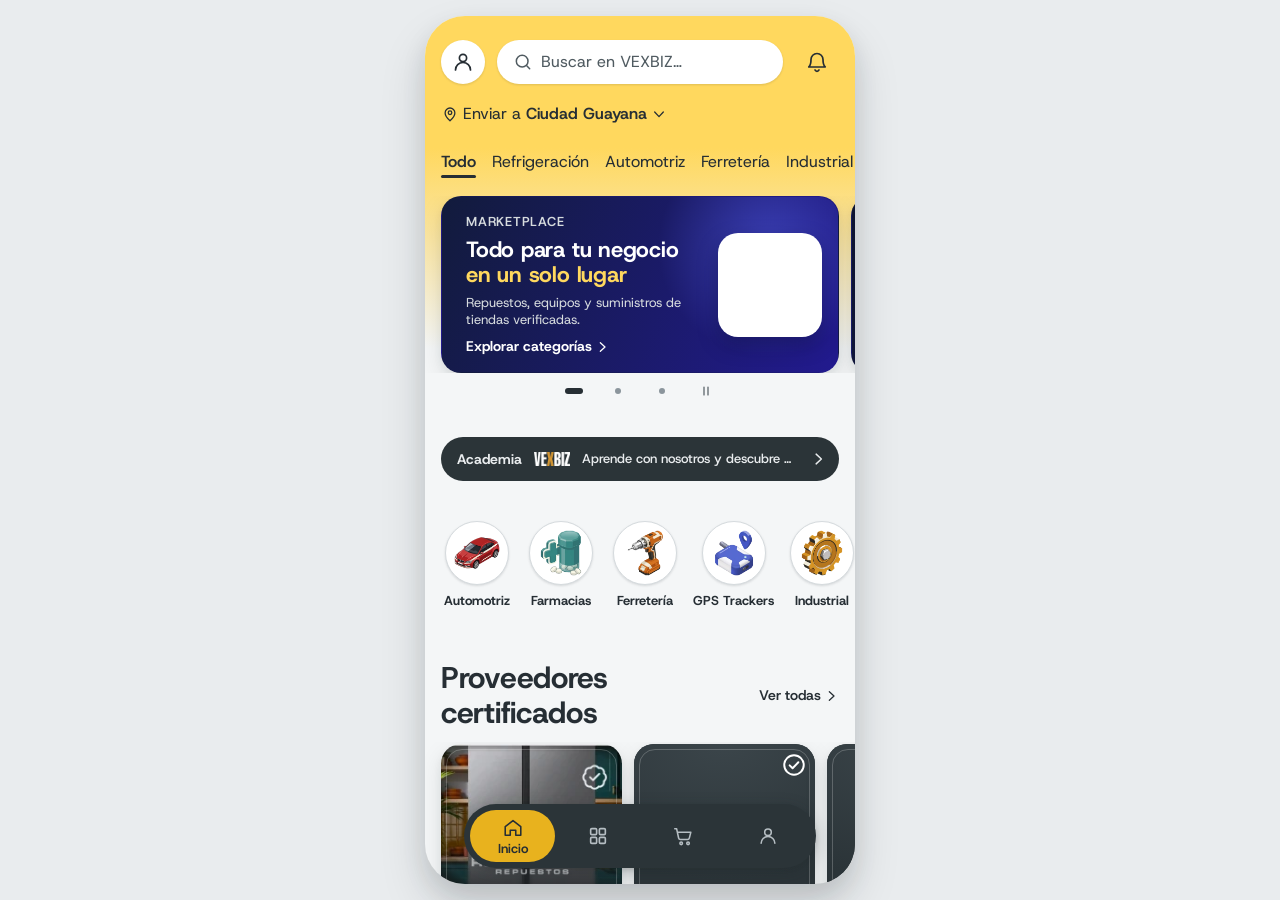
==== commit 1d0645d8: "Pago: sin efectivo, divisas pasa a USDT y sin aviso de 8 horas (v1.9.7) Co-Authored-By: Claude Opus " ====
--- a/index.html
+++ b/index.html
@@ -1,5 +1,5 @@
 <!doctype html>
-<html lang="es" data-version="1.9.6">
+<html lang="es" data-version="1.9.7">
 <head>
 <meta charset="utf-8">
 <meta name="viewport" content="width=device-width, initial-scale=1, viewport-fit=cover">
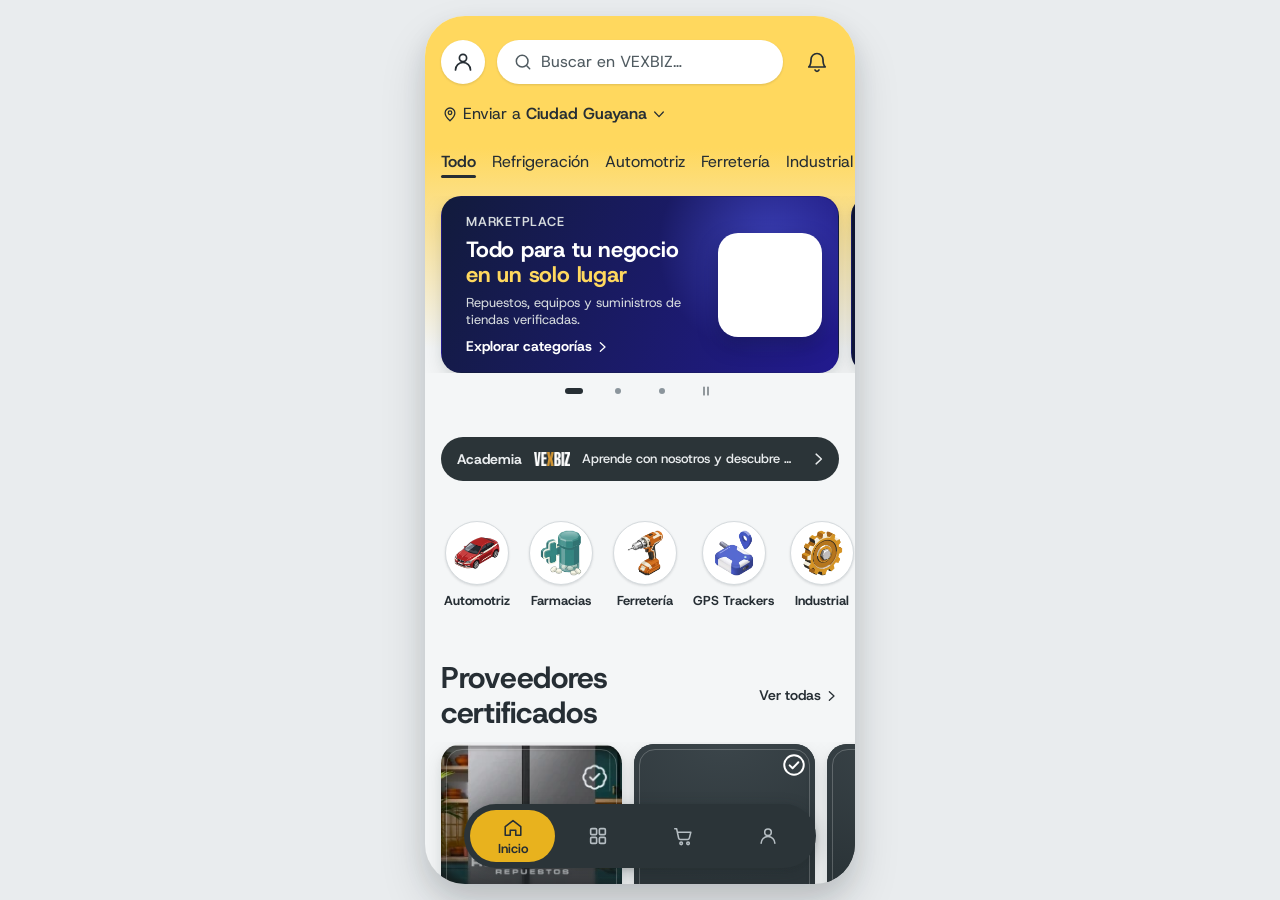
==== commit 923dfe3c: "Cuenta, tema oscuro: accesos rápidos en #FFE396 con ícono del color del fondo (v1.9.8) Co-Authored-B" ====
--- a/index.html
+++ b/index.html
@@ -1,5 +1,5 @@
 <!doctype html>
-<html lang="es" data-version="1.9.7">
+<html lang="es" data-version="1.9.8">
 <head>
 <meta charset="utf-8">
 <meta name="viewport" content="width=device-width, initial-scale=1, viewport-fit=cover">
--- a/assets/css/app.css
+++ b/assets/css/app.css
@@ -1017,6 +1017,11 @@
 /* ---------- 25 · v1.9.6: accesos rápidos de Cuenta en azul navy, ícono del color del fondo ---------- */
 .qa__ico { background: var(--vx-indigo-900); border-color: var(--vx-indigo-900); color: var(--app-bg); }
 .qa__n { background: var(--vx-n-0); color: var(--vx-n-900); box-shadow: 0 0 0 2px var(--vx-indigo-900); }
-/* tema oscuro: el fondo es casi negro, un ícono de ese color no se leería sobre navy; va claro para mantener el contraste */
-[data-theme="dark"] .qa__ico { border-color: var(--vx-indigo-700); color: var(--vx-n-100); }
-@media (prefers-color-scheme: dark) { :root:not([data-theme="light"]) .qa__ico { border-color: var(--vx-indigo-700); color: var(--vx-n-100); } }
+/* tema oscuro (v1.9.8): círculo ámbar claro #FFE396 y el ícono del color del fondo */
+:root { --app-qa-dark: #FFE396; }   /* pedido 05/10: tono exacto indicado */
+[data-theme="dark"] .qa__ico { background: var(--app-qa-dark); border-color: var(--app-qa-dark); color: var(--app-bg); }
+[data-theme="dark"] .qa__n { background: var(--vx-n-0); color: var(--vx-n-900); box-shadow: 0 0 0 2px var(--app-bg); }
+@media (prefers-color-scheme: dark) {
+  :root:not([data-theme="light"]) .qa__ico { background: var(--app-qa-dark); border-color: var(--app-qa-dark); color: var(--app-bg); }
+  :root:not([data-theme="light"]) .qa__n { background: var(--vx-n-0); color: var(--vx-n-900); box-shadow: 0 0 0 2px var(--app-bg); }
+}
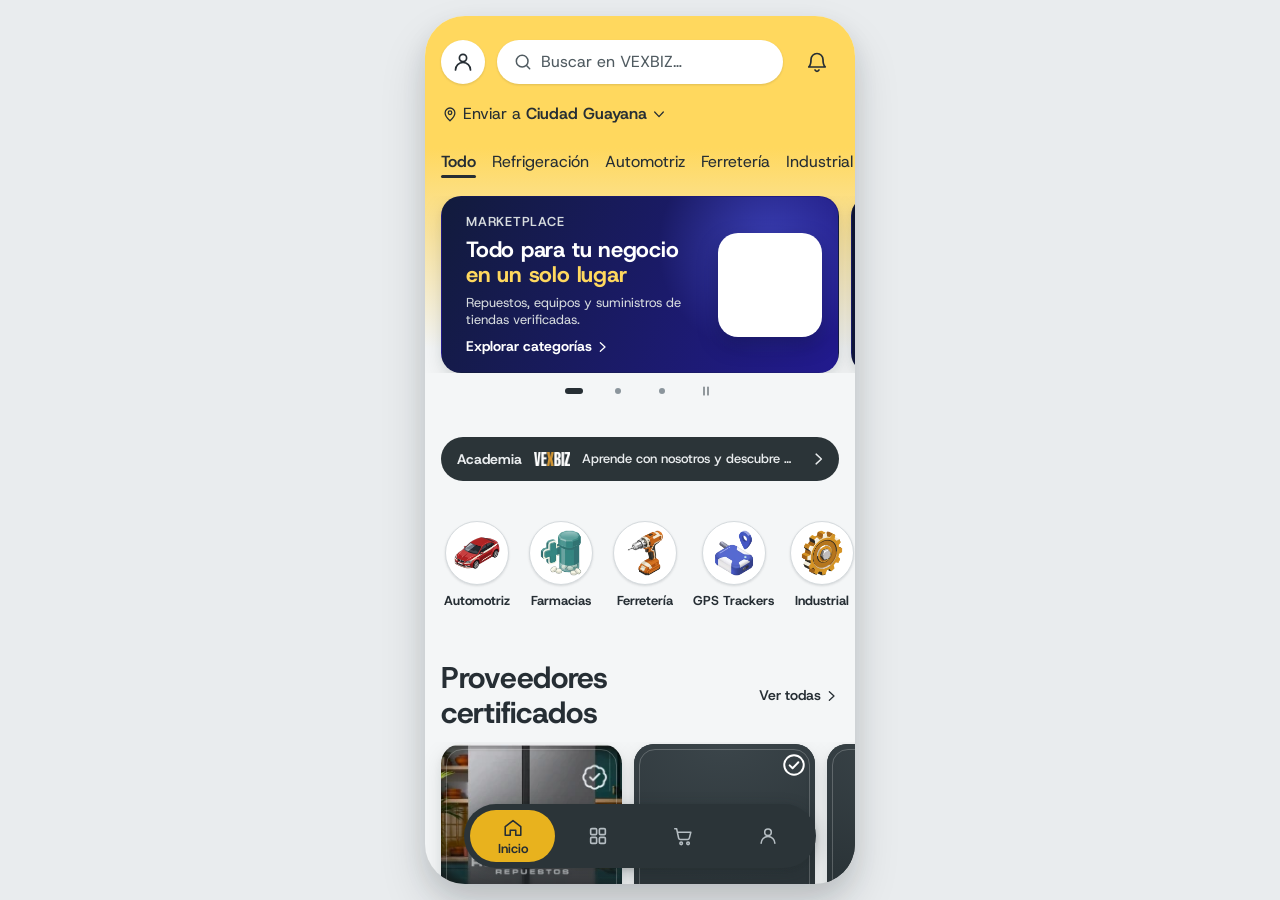
==== commit fa9937ea: "Ficha: separación entre el precio y su nota (v1.9.10) Co-Authored-By: Claude Opus 5.5 <noreply@anthr" ====
--- a/index.html
+++ b/index.html
@@ -1,5 +1,5 @@
 <!doctype html>
-<html lang="es" data-version="1.9.8">
+<html lang="es" data-version="1.9.10">
 <head>
 <meta charset="utf-8">
 <meta name="viewport" content="width=device-width, initial-scale=1, viewport-fit=cover">
--- a/assets/css/app.css
+++ b/assets/css/app.css
@@ -1025,3 +1025,7 @@
   :root:not([data-theme="light"]) .qa__ico { background: var(--app-qa-dark); border-color: var(--app-qa-dark); color: var(--app-bg); }
   :root:not([data-theme="light"]) .qa__n { background: var(--vx-n-0); color: var(--vx-n-900); box-shadow: 0 0 0 2px var(--app-bg); }
 }
+
+/* ---------- 26 · v1.9.10: ficha, aire entre el precio y su nota ---------- */
+.pd__price { line-height: 1; }
+.pd__price small { margin-top: var(--vx-sp-2); line-height: 1.4; letter-spacing: 0; }
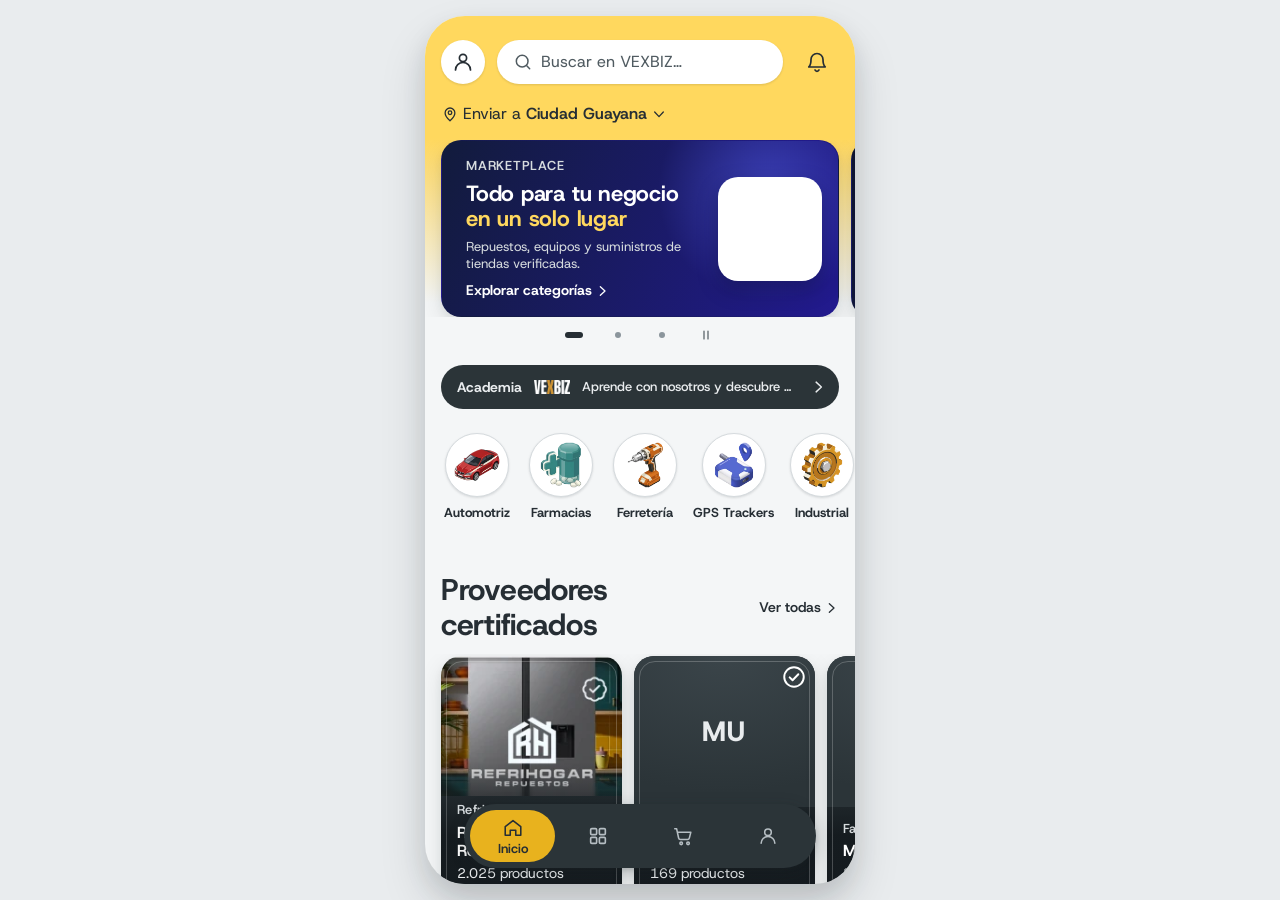
==== commit 0ec26c53: "Inicio: sin pestañas de nicho en la cabecera y píldora Academia más compacta (v1.9.11) Co-Authored-B" ====
--- a/index.html
+++ b/index.html
@@ -1,5 +1,5 @@
 <!doctype html>
-<html lang="es" data-version="1.9.10">
+<html lang="es" data-version="1.9.11">
 <head>
 <meta charset="utf-8">
 <meta name="viewport" content="width=device-width, initial-scale=1, viewport-fit=cover">
--- a/assets/css/app.css
+++ b/assets/css/app.css
@@ -1029,3 +1029,7 @@
 /* ---------- 26 · v1.9.10: ficha, aire entre el precio y su nota ---------- */
 .pd__price { line-height: 1; }
 .pd__price small { margin-top: var(--vx-sp-2); line-height: 1.4; letter-spacing: 0; }
+
+/* ---------- 27 · v1.9.11: píldora Academia más pegada al carrusel y al carril de nichos ---------- */
+.home > .hero { margin-bottom: calc(var(--vx-sp-5) * -1); }        /* 40 - 24 = 16 px hasta la píldora */
+.home > .band-ticker { margin-bottom: calc(var(--vx-sp-5) * -1); } /* 16 px hasta el carril de nichos */
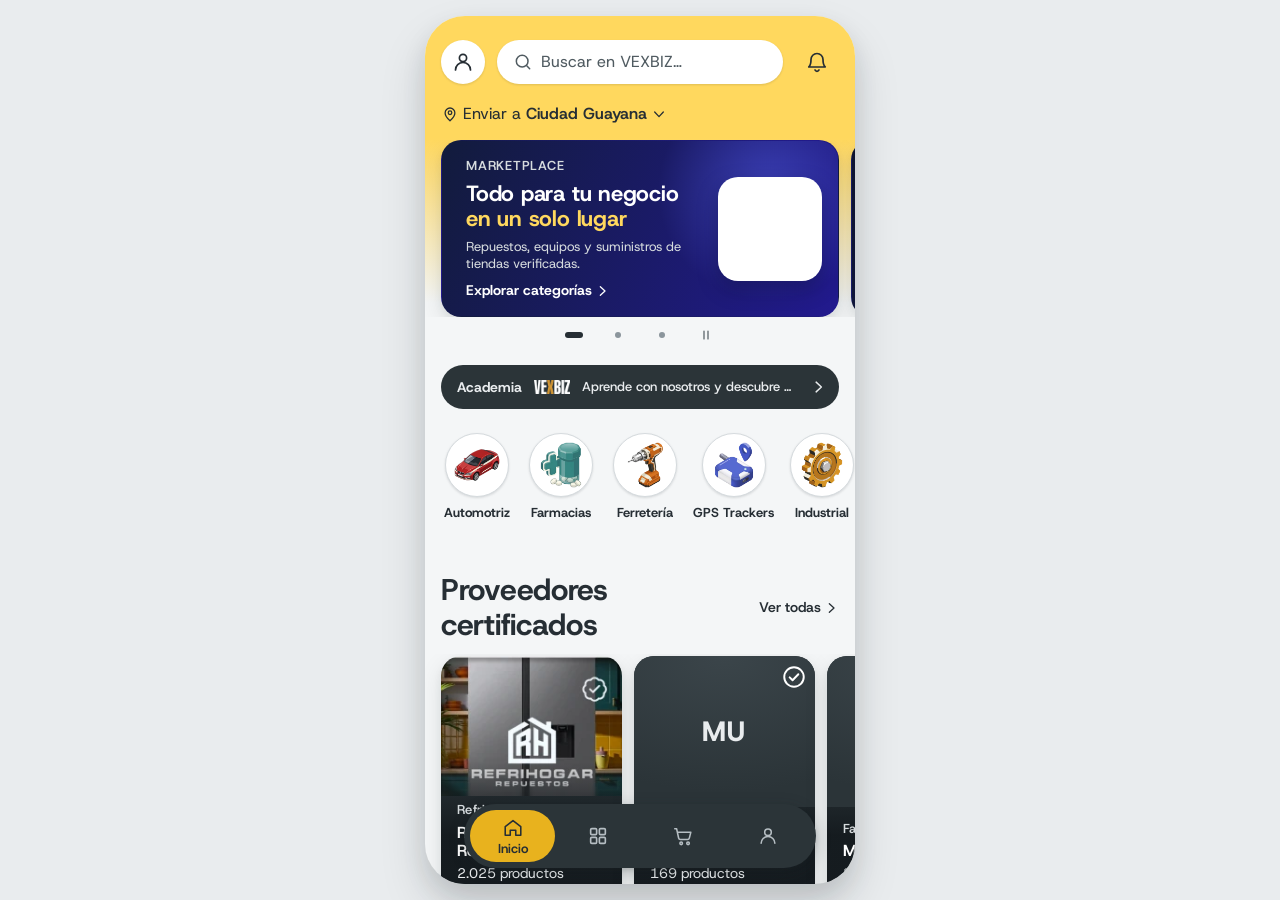
==== commit 15e3b427: "Tarjeta de proveedor sin marco interior (v1.9.12) Co-Authored-By: Claude Opus 5.5 <noreply@anthropic" ====
--- a/index.html
+++ b/index.html
@@ -1,5 +1,5 @@
 <!doctype html>
-<html lang="es" data-version="1.9.11">
+<html lang="es" data-version="1.9.12">
 <head>
 <meta charset="utf-8">
 <meta name="viewport" content="width=device-width, initial-scale=1, viewport-fit=cover">
--- a/assets/css/app.css
+++ b/assets/css/app.css
@@ -1033,3 +1033,6 @@
 /* ---------- 27 · v1.9.11: píldora Academia más pegada al carrusel y al carril de nichos ---------- */
 .home > .hero { margin-bottom: calc(var(--vx-sp-5) * -1); }        /* 40 - 24 = 16 px hasta la píldora */
 .home > .band-ticker { margin-bottom: calc(var(--vx-sp-5) * -1); } /* 16 px hasta el carril de nichos */
+
+/* ---------- 28 · v1.9.12: tarjeta de proveedor sin el marco interior ---------- */
+.prov--v2::after { content: none; }
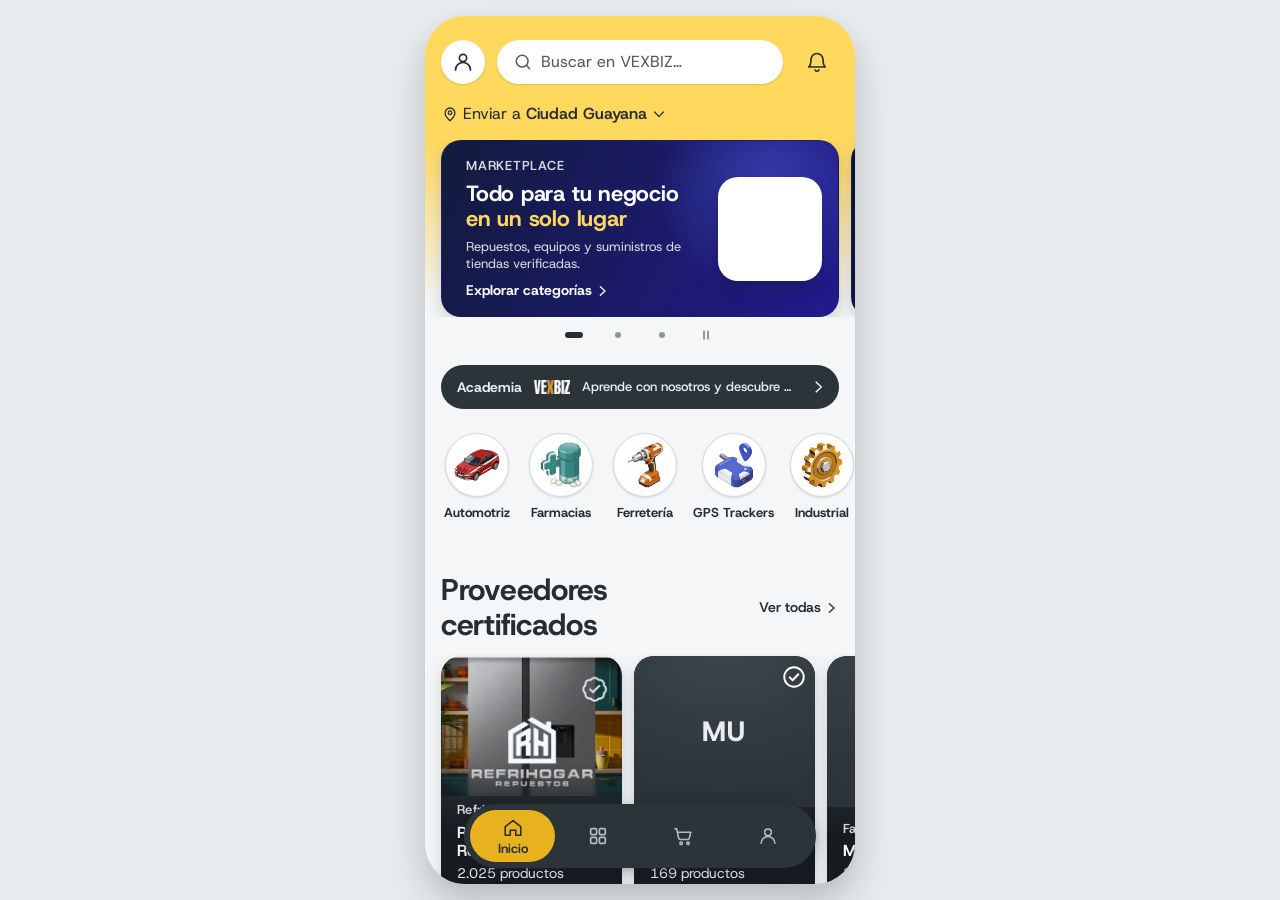
==== commit c6e287df: "PWA: la versión nueva se activa sola al publicar (v1.9.13) Co-Authored-By: Claude Opus 5.5 <noreply@" ====
--- a/index.html
+++ b/index.html
@@ -1,5 +1,5 @@
 <!doctype html>
-<html lang="es" data-version="1.9.12">
+<html lang="es" data-version="1.9.13">
 <head>
 <meta charset="utf-8">
 <meta name="viewport" content="width=device-width, initial-scale=1, viewport-fit=cover">
